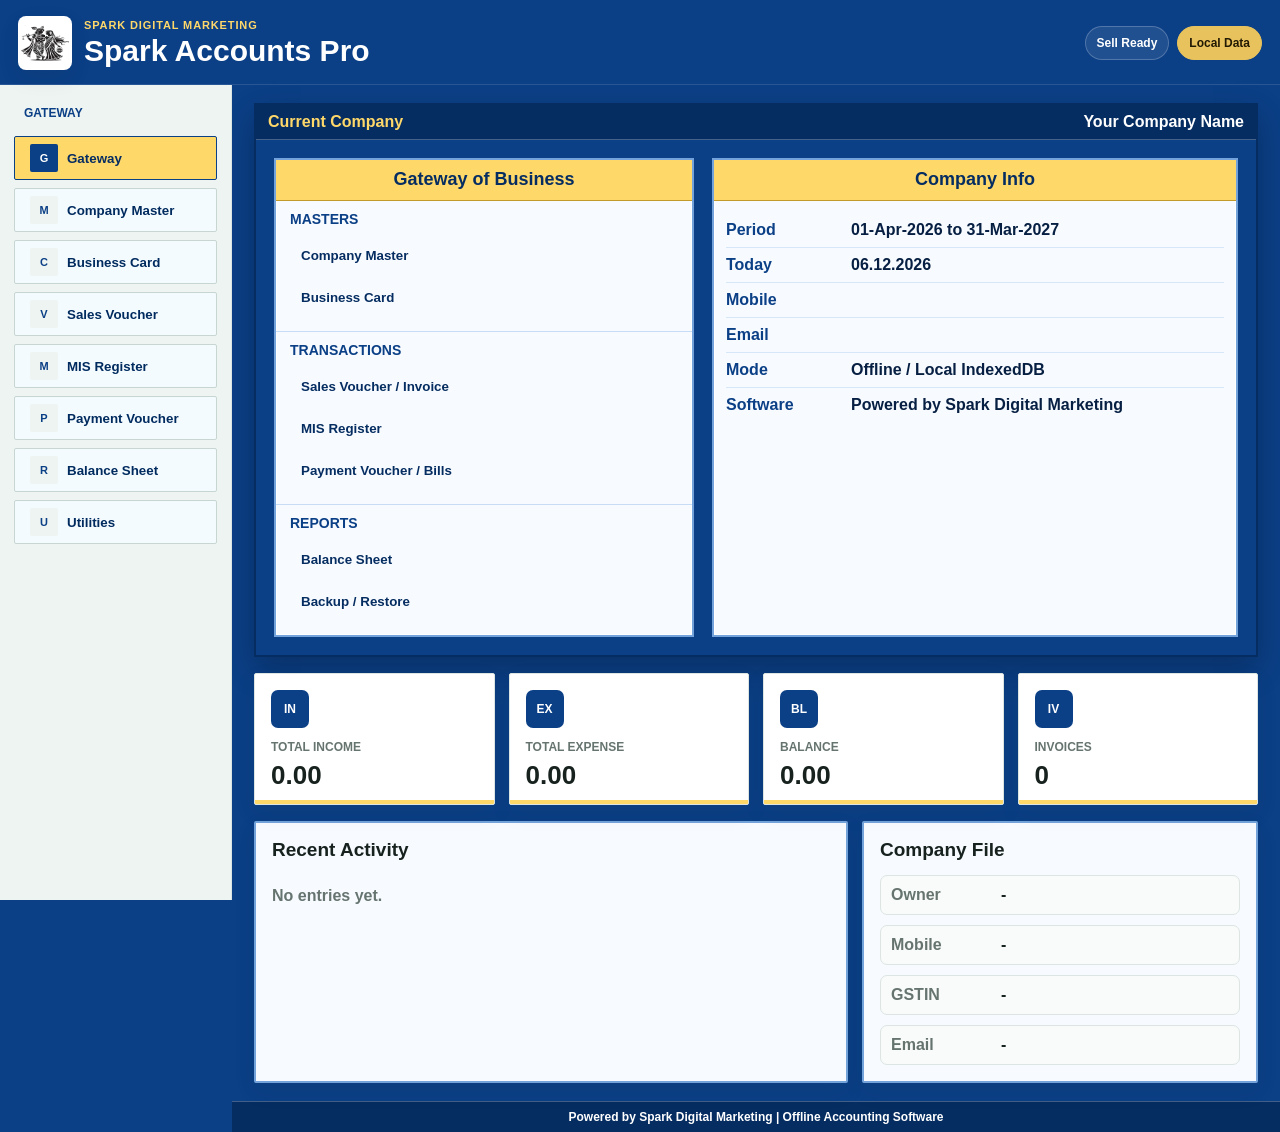
==== index.html @ 2b922875 "Rebrand as Spark Accounts Pro" ====
<!doctype html>
<html lang="en">
  <head>
    <meta charset="utf-8">
    <meta name="viewport" content="width=device-width, initial-scale=1, viewport-fit=cover">
    <meta name="theme-color" content="#0b3f86">
    <title>Spark Accounts Pro</title>
    <link rel="manifest" href="manifest.json">
    <link rel="stylesheet" href="styles.css?v=9">
  </head>
  <body>
    <header class="topbar">
      <div class="brand-lockup">
        <div class="brand-mark">
          <img src="assets/image2.png" alt="Spark Accounts logo">
        </div>
        <div>
          <p class="eyebrow">Spark Digital Marketing</p>
          <h1>Spark Accounts Pro</h1>
        </div>
      </div>
      <div class="top-actions">
        <span class="status-chip">Sell Ready</span>
        <span class="status-chip accent">Local Data</span>
        <button id="installBtn" class="ghost" type="button" hidden>Install</button>
      </div>
    </header>

    <nav class="tabs" aria-label="Main modules">
      <button class="tab active" data-tab="dashboard" type="button"><span>G</span>Gateway</button>
      <button class="tab" data-tab="branding" type="button"><span>M</span>Company Master</button>
      <button class="tab" data-tab="card" type="button"><span>C</span>Business Card</button>
      <button class="tab" data-tab="invoice" type="button"><span>V</span>Sales Voucher</button>
      <button class="tab" data-tab="mis" type="button"><span>M</span>MIS Register</button>
      <button class="tab" data-tab="bills" type="button"><span>P</span>Payment Voucher</button>
      <button class="tab" data-tab="balance" type="button"><span>R</span>Balance Sheet</button>
      <button class="tab" data-tab="backup" type="button"><span>U</span>Utilities</button>
    </nav>

    <main>
      <section id="dashboard" class="panel active">
        <section class="gateway-screen">
          <div class="gateway-title">
            <span>Current Company</span>
            <strong data-bind="companyName">Your Company Name</strong>
          </div>
          <div class="gateway-grid">
            <div class="gateway-menu">
              <h2>Gateway of Business</h2>
              <div class="gateway-group">
                <h3>Masters</h3>
                <button type="button" data-jump="branding">Company Master</button>
                <button type="button" data-jump="card">Business Card</button>
              </div>
              <div class="gateway-group">
                <h3>Transactions</h3>
                <button type="button" data-jump="invoice">Sales Voucher / Invoice</button>
                <button type="button" data-jump="mis">MIS Register</button>
                <button type="button" data-jump="bills">Payment Voucher / Bills</button>
              </div>
              <div class="gateway-group">
                <h3>Reports</h3>
                <button type="button" data-jump="balance">Balance Sheet</button>
                <button type="button" data-jump="backup">Backup / Restore</button>
              </div>
            </div>
            <div class="gateway-status">
              <h2>Company Info</h2>
              <dl>
                <div><dt>Period</dt><dd>01-Apr-2026 to 31-Mar-2027</dd></div>
                <div><dt>Today</dt><dd id="todayStatus">-</dd></div>
                <div><dt>Mobile</dt><dd data-bind="mobile">9939269234, 6207178839</dd></div>
                <div><dt>Email</dt><dd data-bind="email">srkrroadlines9792@gmail.com</dd></div>
                <div><dt>Mode</dt><dd>Offline / Local IndexedDB</dd></div>
                <div><dt>Software</dt><dd>Powered by Spark Digital Marketing</dd></div>
              </dl>
            </div>
          </div>
        </section>
        <div class="summary-grid">
          <article><i>IN</i><span>Total Income</span><strong id="dashIncome">0.00</strong></article>
          <article><i>EX</i><span>Total Expense</span><strong id="dashExpense">0.00</strong></article>
          <article><i>BL</i><span>Balance</span><strong id="dashBalance">0.00</strong></article>
          <article><i>IV</i><span>Invoices</span><strong id="dashInvoices">0</strong></article>
        </div>
        <div class="work-grid">
          <section class="surface">
            <h2>Recent Activity</h2>
            <div id="recentList" class="list empty">No entries yet.</div>
          </section>
          <section class="surface">
            <h2>Company File</h2>
            <dl class="company-facts">
              <div><dt>Owner</dt><dd id="factOwner">-</dd></div>
              <div><dt>Mobile</dt><dd id="factMobile">-</dd></div>
              <div><dt>GSTIN</dt><dd id="factGstin">-</dd></div>
              <div><dt>Email</dt><dd id="factEmail">-</dd></div>
            </dl>
          </section>
        </div>
      </section>

      <section id="branding" class="panel">
        <form id="profileForm" class="form-grid surface">
          <h2>Company Branding</h2>
          <label>Company Name<input name="companyName" required></label>
          <label>Tagline<input name="tagline"></label>
          <label>Owner / Contact Person<input name="owner"></label>
          <label>Mobile Numbers<input name="mobile"></label>
          <label>Email<input name="email" type="email"></label>
          <label>GSTIN<input name="gstin"></label>
          <label>Default Invoice Rows<input name="defaultInvoiceRows" type="number" min="1" max="20"></label>
          <label>Address<textarea name="address" rows="3"></textarea></label>
          <label>Bank Details<textarea name="bank" rows="3"></textarea></label>
          <label>Description Master<textarea name="descriptionMaster" rows="4" placeholder="Vehicle hire charges&#10;Transportation charges"></textarea></label>
          <div class="actions">
            <button type="submit">Save Branding</button>
            <button class="ghost" type="button" data-preview="letterhead">Preview Letterhead</button>
            <button class="ghost" type="button" data-pdf="letterhead">Download PDF</button>
          </div>
        </form>
      </section>

      <section id="card" class="panel">
        <div class="work-grid">
          <section class="surface card-preview printable" id="businessCardPrint">
            <div class="card-face">
              <img src="assets/image2.png" alt="">
              <div>
                <h2 data-bind="companyName">Your Company Name</h2>
                <p data-bind="tagline">Transport Contractor</p>
              </div>
              <strong data-bind="owner">Owner</strong>
              <span data-bind="mobile">Mobile</span>
              <span data-bind="email">Email</span>
              <small data-bind="address">Address</small>
            </div>
          </section>
          <section class="surface">
            <h2>Business Card</h2>
            <p class="muted">Branding page me jo company details save honge, yahan card me wahi auto dikhte rahenge.</p>
            <div class="actions">
              <button type="button" data-preview="business-card">Preview Card</button>
              <button class="ghost" type="button" data-pdf="business-card">Download PDF</button>
            </div>
          </section>
        </div>
      </section>

      <section id="invoice" class="panel">
        <form id="invoiceForm" class="form-grid surface">
          <h2>Sales Voucher / Invoice Entry</h2>
          <label>Invoice No.<input name="invoiceNo" type="number" readonly></label>
          <label>Invoice Date<input name="invoiceDate" type="date" required></label>
          <datalist id="descList">
            <option value="Vehicle hire charges"></option>
            <option value="Transportation charges"></option>
            <option value="Loading and unloading charges"></option>
          </datalist>
          <div class="ledger-panel">
            <div class="section-head compact">
              <h3>Voucher Particulars</h3>
              <div class="actions">
                <button class="ghost" type="button" id="addInvoiceRowBtn">Add Row</button>
                <button class="ghost" type="button" id="clearInvoiceRowsBtn">Clear Rows</button>
              </div>
            </div>
            <div class="table-wrap ledger-wrap">
              <table class="ledger-table">
                <thead>
                  <tr>
                    <th>SL</th>
                    <th>Description</th>
                    <th>Month From</th>
                    <th>Month To</th>
                    <th>Amount</th>
                    <th></th>
                  </tr>
                </thead>
                <tbody id="invoiceRows"></tbody>
              </table>
            </div>
          </div>
          <div class="amount-words" id="invoiceWords">Rupees Zero Only.</div>
          <div class="actions">
            <button type="submit">Save Invoice</button>
            <button class="ghost" type="button" id="newInvoiceBtn">New</button>
            <button class="ghost" type="button" data-preview="invoice">Preview PDF</button>
            <button class="ghost" type="button" data-pdf="invoice">Download PDF</button>
          </div>
        </form>
        <section class="surface">
          <div class="section-head">
            <h2>Invoice History</h2>
            <label class="search">Search<input id="invoiceSearch" inputmode="numeric" placeholder="Invoice no."></label>
          </div>
          <div id="invoiceList" class="table-wrap"></div>
        </section>
      </section>

      <section id="mis" class="panel">
        <form id="misForm" class="form-grid surface">
          <h2>MIS Entry</h2>
          <label>Date<input name="date" type="date" required></label>
          <label>Vehicle No.<input name="vehicle" required></label>
          <label>Party<input name="party" required></label>
          <label>Route<input name="route"></label>
          <label>LR / Ref No.<input name="reference"></label>
          <label>Amount<input name="amount" type="number" min="0" step="0.01" required></label>
          <div class="actions"><button type="submit">Save MIS</button><button class="ghost" type="button" data-preview="mis">Preview PDF</button><button class="ghost" type="button" data-pdf="mis">Download PDF</button></div>
        </form>
        <section class="surface"><h2>MIS Register</h2><div id="misList" class="table-wrap"></div></section>
      </section>

      <section id="bills" class="panel">
        <form id="billForm" class="form-grid surface">
          <h2>Bill / Expense Entry</h2>
          <label>Date<input name="date" type="date" required></label>
          <label>Bill Type<select name="type"><option>Diesel</option><option>Maintenance</option><option>Driver Salary</option><option>Office Expense</option><option>Other</option></select></label>
          <label>Vendor / Person<input name="vendor" required></label>
          <label>Bill No.<input name="billNo"></label>
          <label>Amount<input name="amount" type="number" min="0" step="0.01" required></label>
          <label>Notes<textarea name="notes" rows="2"></textarea></label>
          <div class="actions"><button type="submit">Save Bill</button><button class="ghost" type="button" data-preview="bills">Preview PDF</button><button class="ghost" type="button" data-pdf="bills">Download PDF</button></div>
        </form>
        <section class="surface"><h2>Bill Register</h2><div id="billList" class="table-wrap"></div></section>
      </section>

      <section id="balance" class="panel">
        <div class="surface">
          <div class="section-head">
            <h2>Balance Sheet</h2>
            <div class="actions"><button type="button" data-preview="balance">Preview PDF</button><button class="ghost" type="button" data-pdf="balance">Download PDF</button></div>
          </div>
          <div id="balanceSheet" class="balance-sheet"></div>
        </div>
      </section>

      <section id="backup" class="panel">
        <div class="work-grid">
          <section class="surface">
            <h2>Backup JSON</h2>
            <p class="muted">Sara local data ek JSON file me export hoga. History auto delete nahi hogi.</p>
            <button id="exportBtn" type="button">Export Backup</button>
          </section>
          <section class="surface">
            <h2>Import JSON</h2>
            <input id="importFile" type="file" accept="application/json">
            <button id="importBtn" type="button">Import Backup</button>
          </section>
        </div>
      </section>
    </main>

    <section id="printArea" class="print-area" aria-hidden="true"></section>
    <footer class="app-footer">Powered by Spark Digital Marketing | Offline Accounting Software</footer>
    <dialog id="previewDialog" class="preview-dialog">
      <div class="preview-shell">
        <header class="preview-bar">
          <strong id="previewTitle">Preview</strong>
          <div class="actions">
            <button type="button" id="previewPrintBtn">Print / Save PDF</button>
            <button class="ghost" type="button" id="previewDownloadBtn">Download PDF</button>
            <button class="ghost" type="button" id="previewCloseBtn">Close</button>
          </div>
        </header>
        <iframe id="previewFrame" title="PDF preview"></iframe>
      </div>
    </dialog>
    <div id="toast" class="toast" role="status"></div>
    <script src="app.js?v=9" defer></script>
  </body>
</html>
---- styles.css ----
:root {
  --ink: #17221f;
  --muted: #66746f;
  --line: #dce5e1;
  --paper: #ffffff;
  --soft: #edf4f1;
  --brand: #0b3f86;
  --brand-2: #145da8;
  --accent: #ffd86a;
  --accent-2: #7a3f23;
  --danger: #b3261e;
  --shadow: 0 18px 42px rgba(21, 42, 36, .12);
  --small-shadow: 0 8px 22px rgba(21, 42, 36, .08);
}

* { box-sizing: border-box; }

html { background: #eaf1ee; }

body {
  margin: 0;
  font-family: Arial, Helvetica, sans-serif;
  color: var(--ink);
  background: #0b3f86;
  background-size: 28px 28px;
  overflow-x: hidden;
}

body::before {
  content: "";
  position: fixed;
  inset: 0 0 auto;
  height: 230px;
  background: #0b3f86;
  clip-path: polygon(0 0, 100% 0, 100% 74%, 0 100%);
  z-index: -1;
}

.topbar {
  position: sticky;
  top: 0;
  z-index: 8;
  display: flex;
  justify-content: space-between;
  gap: 16px;
  align-items: center;
  padding: max(16px, env(safe-area-inset-top)) 18px 14px;
  color: white;
  background: #0b3f86;
  border-bottom: 1px solid rgba(255,255,255,.12);
  backdrop-filter: blur(14px);
}

.brand-lockup {
  display: flex;
  align-items: center;
  gap: 12px;
  min-width: 0;
}

.brand-mark {
  width: 54px;
  height: 54px;
  flex: 0 0 54px;
  display: grid;
  place-items: center;
  border: 1px solid rgba(255,255,255,.28);
  background: white;
  border-radius: 8px;
  box-shadow: var(--small-shadow);
}

.brand-mark img { max-width: 48px; max-height: 48px; }
.eyebrow { margin: 0 0 4px; color: var(--accent); font-size: 11px; text-transform: uppercase; font-weight: 800; letter-spacing: .08em; }
h1 { margin: 0; font-size: clamp(18px, 4vw, 30px); letter-spacing: 0; line-height: 1.06; }
h2 { margin: 0 0 14px; font-size: 19px; line-height: 1.2; letter-spacing: 0; }
.muted { color: var(--muted); line-height: 1.45; }

.top-actions {
  display: flex;
  align-items: center;
  justify-content: flex-end;
  gap: 8px;
  flex-wrap: wrap;
}

.status-chip {
  min-height: 34px;
  display: inline-flex;
  align-items: center;
  border: 1px solid rgba(255,255,255,.22);
  border-radius: 999px;
  padding: 0 11px;
  font-size: 12px;
  font-weight: 800;
  color: #fff;
  background: rgba(255,255,255,.09);
}

.status-chip.accent {
  color: #231a04;
  background: #e8c35d;
  border-color: #e8c35d;
}

.tabs {
  position: sticky;
  top: 85px;
  z-index: 7;
  display: flex;
  gap: 10px;
  overflow-x: auto;
  max-width: 100vw;
  padding: 12px 18px;
  background: #e6f0ff;
  border-bottom: 1px solid var(--line);
  backdrop-filter: blur(14px);
}

.tabs::before {
  content: "Gateway";
  flex: 0 0 auto;
  align-self: center;
  color: var(--brand);
  font-size: 12px;
  font-weight: 900;
  text-transform: uppercase;
}

.tab, button {
  border: 0;
  background: var(--brand);
  color: white;
  min-height: 44px;
  padding: 0 15px;
  border-radius: 2px;
  font-weight: 800;
  letter-spacing: 0;
  cursor: pointer;
  box-shadow: 0 8px 18px rgba(18,63,54,.16);
}

.tab {
  flex: 0 0 auto;
  display: inline-flex;
  align-items: center;
  gap: 9px;
  background: #f4fbff;
  color: #002b5f;
  border: 1px solid #8fb7e6;
  box-shadow: none;
}

.tab span {
  width: 28px;
  height: 28px;
  display: inline-grid;
  place-items: center;
  border-radius: 2px;
  color: var(--brand);
  background: var(--soft);
  font-size: 11px;
}

.tab.active {
  background: #ffd86a;
  color: #062d61;
  border-color: var(--brand);
}

.tab.active span {
  color: white;
  background: #0b3f86;
}

.ghost {
  background: white;
  color: var(--brand);
  border: 1px solid rgba(18,63,54,.25);
  box-shadow: none;
}

main {
  width: 100%;
  max-width: 1180px;
  margin: 0 auto;
  padding: 14px;
}

.panel { display: none; }
.panel.active { display: grid; gap: 16px; justify-items: stretch; }
.panel.active > * { width: 100%; max-width: 100%; min-width: 0; }

.command-panel {
  position: relative;
  overflow: hidden;
  display: grid;
  grid-template-columns: 1fr minmax(250px, 360px);
  gap: 18px;
  align-items: center;
  min-height: 174px;
  width: 100%;
  max-width: 100%;
  padding: 22px;
  color: white;
  background: #123f36;
  border: 1px solid rgba(255,255,255,.18);
  border-radius: 8px;
  box-shadow: var(--shadow);
}

.gateway-screen {
  overflow: hidden;
  border: 2px solid #062d61;
  background: #0b3f86;
  color: #061f42;
  box-shadow: 0 12px 30px rgba(0, 0, 0, .24);
}

.gateway-title {
  display: flex;
  justify-content: space-between;
  gap: 12px;
  padding: 8px 12px;
  color: white;
  background: #062d61;
  border-bottom: 1px solid rgba(255,255,255,.25);
  font-weight: 800;
}

.gateway-title span {
  color: #ffd86a;
}

.gateway-grid {
  display: grid;
  grid-template-columns: minmax(270px, 420px) 1fr;
  gap: 18px;
  padding: 18px;
  min-height: 420px;
}

.gateway-menu,
.gateway-status {
  background: #f7fbff;
  border: 2px solid #74a3dc;
  box-shadow: inset 0 0 0 1px white;
}

.gateway-menu h2,
.gateway-status h2 {
  margin: 0;
  padding: 9px 12px;
  color: #062d61;
  background: #ffd86a;
  border-bottom: 1px solid #c19a29;
  text-align: center;
  font-size: 18px;
}

.gateway-group {
  padding: 10px 14px 12px;
  border-bottom: 1px solid #c7ddf5;
}

.gateway-group:last-child {
  border-bottom: 0;
}

.gateway-group h3 {
  margin: 0 0 8px;
  color: #0b3f86;
  font-size: 14px;
  text-transform: uppercase;
}

.gateway-group button {
  width: 100%;
  justify-content: flex-start;
  min-height: 34px;
  margin: 4px 0;
  padding: 0 10px;
  color: #062d61;
  background: transparent;
  border: 1px solid transparent;
  box-shadow: none;
  text-align: left;
}

.gateway-group button:hover {
  background: #0b3f86;
  color: white;
  border-color: #062d61;
}

.gateway-status dl {
  margin: 0;
  padding: 12px;
}

.gateway-status div {
  display: grid;
  grid-template-columns: 115px 1fr;
  gap: 10px;
  padding: 8px 0;
  border-bottom: 1px solid #d6e7fa;
}

.gateway-status div:last-child {
  border-bottom: 0;
}

.gateway-status dt {
  color: #0b3f86;
  font-weight: 900;
}

.gateway-status dd {
  color: #061f42;
}

.command-panel::before {
  content: "";
  position: absolute;
  inset: 14px;
  border: 1px solid rgba(255,255,255,.14);
  border-radius: 6px;
  pointer-events: none;
}

.command-panel::after {
  content: "";
  position: absolute;
  right: -40px;
  top: -30px;
  width: 210px;
  height: 210px;
  background:
    repeating-linear-gradient(90deg, rgba(255,255,255,.12) 0 2px, transparent 2px 14px);
  transform: rotate(28deg);
  opacity: .7;
}

.command-panel h2 {
  position: relative;
  max-width: 650px;
  margin: 0;
  font-size: clamp(26px, 6vw, 46px);
  line-height: 1.02;
  z-index: 1;
}

.command-card {
  position: relative;
  z-index: 1;
  display: grid;
  grid-template-columns: 64px 1fr;
  gap: 12px;
  align-items: center;
  padding: 14px;
  min-width: 0;
  border: 1px solid rgba(255,255,255,.22);
  border-radius: 8px;
  background: rgba(255,255,255,.1);
}

.command-card img {
  width: 64px;
  height: 64px;
  object-fit: contain;
  background: white;
  border-radius: 7px;
  padding: 4px;
}

.command-card strong,
.command-card span { display: block; }
.command-card span { margin-top: 4px; color: rgba(255,255,255,.78); font-weight: 700; }
.command-card span,
.command-panel h2 { overflow-wrap: anywhere; }

.surface {
  background: #f7fbff;
  border: 2px solid #74a3dc;
  border-radius: 2px;
  padding: 16px;
  box-shadow: var(--small-shadow);
}

.surface,
.command-panel,
.summary-grid,
.work-grid,
.form-grid,
.panel {
  min-width: 0;
}

.summary-grid > *,
.work-grid > *,
.form-grid > *,
.company-facts > * {
  max-width: 100%;
  min-width: 0;
}

.summary-grid, .work-grid {
  display: grid;
  gap: 14px;
  grid-template-columns: repeat(4, minmax(0, 1fr));
}

.work-grid { grid-template-columns: 1.2fr .8fr; }

.summary-grid article {
  position: relative;
  overflow: hidden;
  min-height: 124px;
  background: white;
  border: 1px solid var(--line);
  border-radius: 2px;
  padding: 16px;
  box-shadow: var(--small-shadow);
}

.summary-grid article::after {
  content: "";
  position: absolute;
  inset: auto 0 0;
  height: 4px;
  background: var(--accent);
}

.summary-grid i {
  width: 38px;
  height: 38px;
  display: grid;
  place-items: center;
  margin-bottom: 12px;
  border-radius: 7px;
  color: white;
  background: var(--brand);
  font-style: normal;
  font-size: 12px;
  font-weight: 900;
}

.summary-grid span { display: block; color: var(--muted); font-size: 12px; font-weight: 800; text-transform: uppercase; }
.summary-grid strong { display: block; margin-top: 8px; font-size: 26px; line-height: 1; }

.form-grid {
  display: grid;
  gap: 13px;
  grid-template-columns: repeat(3, minmax(0, 1fr));
}

.form-grid h2, .form-grid .actions, .form-grid textarea, .amount-words { grid-column: 1 / -1; }
.form-grid .ledger-panel { grid-column: 1 / -1; }
label { display: grid; gap: 7px; font-weight: 800; font-size: 13px; color: #263530; }

input, select, textarea {
  width: 100%;
  border: 1px solid #bfcec9;
  border-radius: 2px;
  min-height: 45px;
  padding: 10px 11px;
  font: inherit;
  color: var(--ink);
  background: #fbfdfc;
  outline: none;
  transition: border-color .16s ease, box-shadow .16s ease, background .16s ease;
}

input:focus, select:focus, textarea:focus {
  border-color: var(--brand-2);
  background: white;
  box-shadow: 0 0 0 3px rgba(31,91,79,.14);
}

textarea { resize: vertical; }
.actions { display: flex; flex-wrap: wrap; gap: 10px; }

.amount-words {
  padding: 12px;
  border: 1px solid rgba(199,154,44,.4);
  border-left: 4px solid var(--accent);
  background: #fff9e8;
  border-radius: 7px;
  font-weight: 800;
}

.ledger-panel {
  display: grid;
  gap: 10px;
  border: 1px solid #b7c8c3;
  border-radius: 2px;
  padding: 12px;
  background: #e6f0ff;
}

.section-head.compact {
  margin-bottom: 0;
}

.section-head h3 {
  margin: 0;
  font-size: 16px;
}

.ledger-wrap {
  border-color: #9fb6af;
}

.ledger-table {
  min-width: 860px;
}

.ledger-table th {
  background: #0b3f86;
  color: white;
}

.ledger-table th:first-child,
.ledger-table td:first-child {
  width: 56px;
  text-align: center;
  font-weight: 900;
}

.ledger-table th:last-child,
.ledger-table td:last-child {
  width: 92px;
}

.ledger-table input {
  min-height: 38px;
  border-radius: 4px;
  background: white;
}

.ledger-table .row-amount {
  text-align: right;
}

.section-head {
  display: flex;
  justify-content: space-between;
  gap: 12px;
  align-items: center;
  margin-bottom: 12px;
}

.search { width: min(250px, 100%); }
.table-wrap { overflow-x: auto; border-radius: 8px; border: 1px solid var(--line); }
table { width: 100%; border-collapse: collapse; background: white; min-width: 680px; }
th, td { border-bottom: 1px solid var(--line); padding: 11px 10px; text-align: left; vertical-align: top; }
th {
  background: #eef5f2;
  color: #273c36;
  font-size: 12px;
  text-transform: uppercase;
  letter-spacing: .04em;
}
td { color: #25322f; }
tr:last-child td { border-bottom: 0; }
.row-actions { display: flex; gap: 8px; }
.row-actions button { min-height: 34px; padding: 0 10px; }
.danger { background: var(--danger); }
.empty { color: var(--muted); padding: 12px 0; font-weight: 700; }

.company-facts { display: grid; gap: 10px; margin: 0; }
.company-facts div {
  display: grid;
  grid-template-columns: 100px 1fr;
  gap: 10px;
  padding: 10px;
  background: #f8fbfa;
  border: 1px solid var(--line);
  border-radius: 7px;
}
dt { color: var(--muted); font-weight: 800; }
dd { margin: 0; font-weight: 800; overflow-wrap: anywhere; }

.card-preview {
  display: grid;
  place-items: center;
  min-height: 300px;
  background:
    linear-gradient(90deg, rgba(18,63,54,.06) 1px, transparent 1px),
    linear-gradient(180deg, rgba(18,63,54,.06) 1px, transparent 1px),
    white;
  background-size: 20px 20px;
}

.card-face {
  position: relative;
  overflow: hidden;
  width: min(460px, 100%);
  aspect-ratio: 1.75;
  border: 1px solid #10201c;
  border-radius: 8px;
  padding: 18px;
  display: grid;
  grid-template-columns: 82px 1fr;
  gap: 10px;
  align-content: center;
  background: white;
  box-shadow: 0 22px 34px rgba(15,35,30,.18);
}

.card-face::before {
  content: "";
  position: absolute;
  left: 0;
  top: 0;
  bottom: 0;
  width: 9px;
  background: var(--brand);
}

.card-face::after {
  content: "";
  position: absolute;
  right: 0;
  bottom: 0;
  width: 120px;
  height: 42px;
  background: var(--accent);
  clip-path: polygon(30% 0, 100% 0, 100% 100%, 0 100%);
}

.card-face img { width: 72px; align-self: start; }
.card-face h2 { margin: 0; font-size: 18px; }
.card-face p { margin: 4px 0 0; color: var(--accent-2); font-weight: 800; }
.card-face strong, .card-face span, .card-face small { grid-column: 2; position: relative; z-index: 1; }

.balance-sheet {
  display: grid;
  grid-template-columns: 1fr 1fr;
  gap: 14px;
}

.balance-box {
  border: 1px solid var(--line);
  padding: 14px;
  border-radius: 8px;
  background: #fbfdfc;
}

.balance-row {
  display: flex;
  justify-content: space-between;
  gap: 10px;
  padding: 10px 0;
  border-bottom: 1px solid var(--line);
}

.balance-row:last-child {
  border-bottom: 0;
  font-weight: 800;
  color: var(--brand);
}

.toast {
  position: fixed;
  left: 50%;
  bottom: 18px;
  transform: translateX(-50%) translateY(80px);
  background: var(--ink);
  color: white;
  padding: 11px 14px;
  border-radius: 8px;
  opacity: 0;
  transition: .2s ease;
  z-index: 10;
  box-shadow: var(--shadow);
}

.toast.show { opacity: 1; transform: translateX(-50%) translateY(0); }
.print-area { display: none; }

.app-footer {
  margin-left: 232px;
  padding: 8px 14px;
  color: white;
  background: #062d61;
  border-top: 1px solid rgba(255,255,255,.24);
  font-size: 12px;
  font-weight: 800;
  text-align: center;
}

.preview-dialog {
  width: min(1040px, calc(100vw - 20px));
  height: min(92vh, 860px);
  padding: 0;
  border: 0;
  border-radius: 8px;
  box-shadow: 0 24px 70px rgba(0,0,0,.34);
}

.preview-dialog::backdrop {
  background: rgba(13, 28, 24, .72);
}

.preview-shell {
  height: 100%;
  display: grid;
  grid-template-rows: auto 1fr;
  background: #f1f5f3;
}

.preview-bar {
  display: flex;
  align-items: center;
  justify-content: space-between;
  gap: 12px;
  padding: 12px;
  background: white;
  border-bottom: 1px solid var(--line);
}

.preview-bar strong {
  font-size: 16px;
}

#previewFrame {
  width: 100%;
  height: 100%;
  border: 0;
  background: #eef2f0;
}

@media (max-width: 920px) {
  .summary-grid { grid-template-columns: repeat(2, minmax(0, 1fr)); }
  .work-grid, .command-panel { grid-template-columns: minmax(0, 1fr); }
  .gateway-grid { grid-template-columns: minmax(0, 1fr); }
  .tabs { top: 83px; }
}

@media (min-width: 1020px) {
  body::before {
    height: 150px;
  }

  .topbar {
    left: 0;
    right: 0;
  }

  .tabs {
    position: fixed;
    top: 84px;
    left: 0;
    bottom: 0;
    width: 232px;
    max-width: 232px;
    display: grid;
    align-content: start;
    gap: 8px;
    padding: 14px;
    overflow-y: auto;
    overflow-x: hidden;
    border-right: 1px solid var(--line);
    border-bottom: 0;
    background: #eef4f1;
  }

  .tabs::before {
    padding: 8px 10px;
  }

  .tab {
    width: 100%;
    justify-content: flex-start;
    border-color: #c7d6d1;
  }

  main {
    max-width: none;
    margin-left: 232px;
    width: calc(100% - 232px);
    padding: 18px 22px;
  }

  .panel.active {
    max-width: 1240px;
  }
}

@media (max-width: 760px) {
  body::before { height: 190px; }
  .topbar {
    align-items: flex-start;
    flex-direction: column;
    padding: max(14px, env(safe-area-inset-top)) 12px 10px;
  }
  .brand-mark { width: 44px; height: 44px; flex-basis: 44px; }
  .brand-mark img { max-width: 39px; max-height: 39px; }
  .top-actions { justify-content: flex-start; }
  .tabs {
    top: 126px;
    display: grid;
    grid-template-columns: repeat(2, minmax(0, 1fr));
    gap: 8px;
    padding: 9px 10px;
    overflow: visible;
  }
  .tabs::before { display: none; }
  .tab {
    width: 100%;
    justify-content: center;
    min-height: 40px;
    padding: 0 11px;
    font-size: 13px;
  }
  .tab span { width: 24px; height: 24px; }
  .summary-grid, .form-grid, .balance-sheet { grid-template-columns: minmax(0, 1fr); }
  main { padding: 10px; }
  .command-panel { padding: 16px; min-height: 0; }
  .command-panel h2 { font-size: 25px; }
  .section-head { align-items: stretch; flex-direction: column; }
  .preview-dialog {
    width: 100vw;
    height: 100vh;
    max-width: 100vw;
    max-height: 100vh;
    border-radius: 0;
  }
  .preview-bar {
    align-items: stretch;
    flex-direction: column;
  }
  .app-footer {
    margin-left: 0;
  }
  table { min-width: 640px; }
  .gateway-status div { grid-template-columns: 1fr; }
}

@media print {
  body { background: white; }
  body::before, .topbar, .tabs, main, .toast { display: none !important; }
  .print-area {
    display: block;
    color: #000;
    font-family: Arial, Helvetica, sans-serif;
  }
  .print-sheet {
    width: 190mm;
    margin: 0 auto;
    padding: 8mm;
  }
  .print-head {
    display: grid;
    grid-template-columns: 70px 1fr;
    gap: 12px;
    align-items: center;
    border-bottom: 2px solid #000;
    padding-bottom: 10px;
    margin-bottom: 16px;
  }
  .print-head img { width: 64px; }
  .print-head h2 { margin: 0; font-size: 24px; }
  .print-head p { margin: 2px 0; }
  .print-table th, .print-table td { border: 1px solid #000; color: #000; }
}
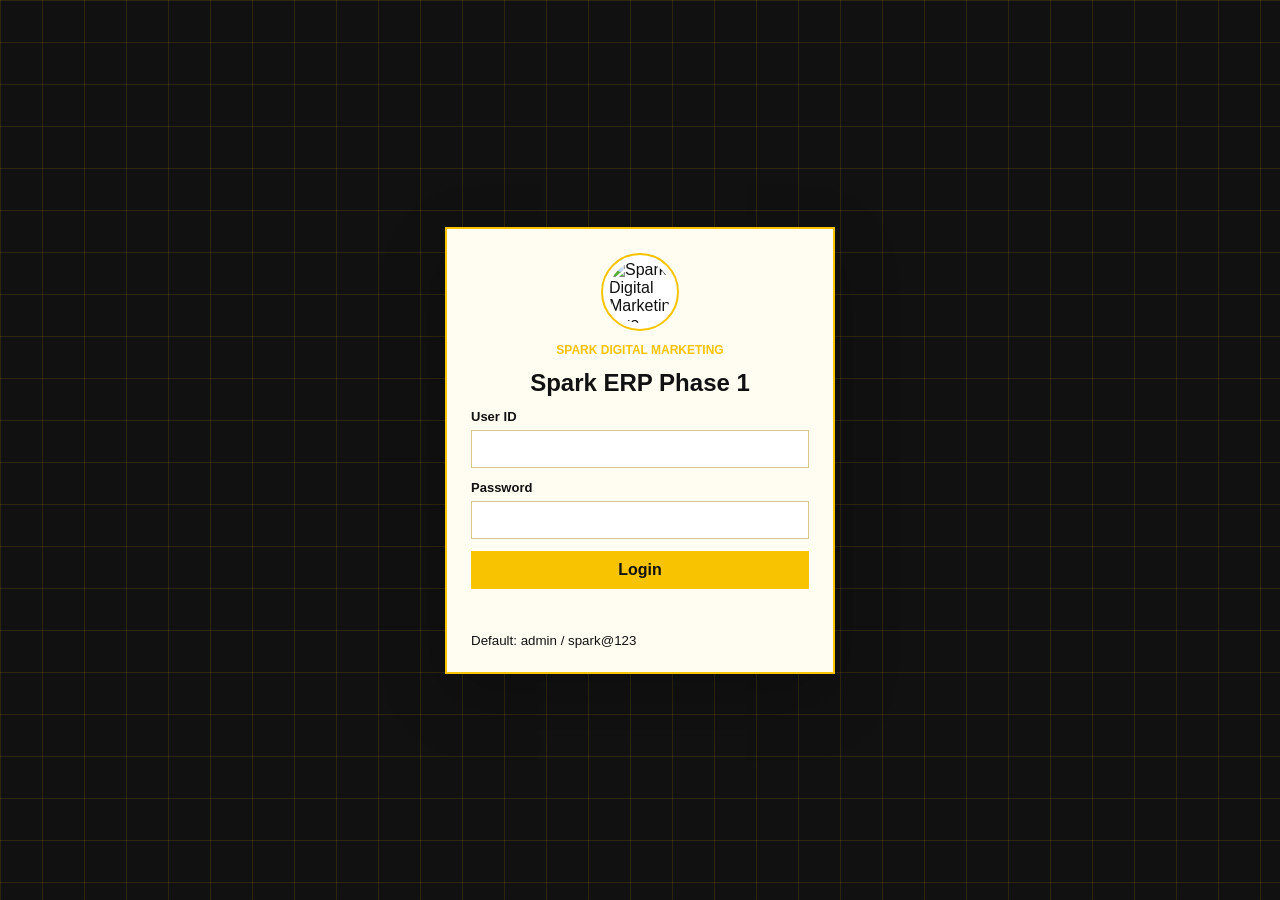
==== commit 32ccade2: "Rebuild as Phase 1 mini ERP" ====
--- a/index.html
+++ b/index.html
@@ -3,271 +3,242 @@
   <head>
     <meta charset="utf-8">
     <meta name="viewport" content="width=device-width, initial-scale=1, viewport-fit=cover">
-    <meta name="theme-color" content="#0b3f86">
-    <title>Spark Accounts Pro</title>
+    <meta name="theme-color" content="#111111">
+    <title>Spark ERP Phase 1</title>
     <link rel="manifest" href="manifest.json">
-    <link rel="stylesheet" href="styles.css?v=9">
+    <link rel="stylesheet" href="styles.css?v=11">
   </head>
-  <body>
-    <header class="topbar">
-      <div class="brand-lockup">
-        <div class="brand-mark">
-          <img src="assets/image2.png" alt="Spark Accounts logo">
-        </div>
+  <body class="is-locked">
+    <section id="loginScreen" class="login-screen">
+      <form id="loginForm" class="login-card">
+        <img src="assets/spark-logo.avif" alt="Spark Digital Marketing logo">
+        <p class="eyebrow">Spark Digital Marketing</p>
+        <h1>Spark ERP Phase 1</h1>
+        <label>User ID<input name="userId" autocomplete="username" required></label>
+        <label>Password<input name="password" type="password" autocomplete="current-password" required></label>
+        <button type="submit">Login</button>
+        <p id="loginMessage" class="message" role="status"></p>
+        <small>Default: admin / spark@123</small>
+      </form>
+    </section>
+
+    <header class="app-header">
+      <div class="brand">
+        <img src="assets/spark-logo.avif" alt="">
         <div>
-          <p class="eyebrow">Spark Digital Marketing</p>
-          <h1>Spark Accounts Pro</h1>
+          <p>Mini Tally / Basic ERP</p>
+          <h1>Spark ERP Phase 1</h1>
         </div>
       </div>
-      <div class="top-actions">
-        <span class="status-chip">Sell Ready</span>
-        <span class="status-chip accent">Local Data</span>
-        <button id="installBtn" class="ghost" type="button" hidden>Install</button>
+      <div class="header-meta">
+        <span id="activeCompanyName">No Company</span>
+        <span id="activeRole">Role</span>
+        <button id="logoutBtn" class="ghost" type="button">Logout</button>
       </div>
     </header>
 
-    <nav class="tabs" aria-label="Main modules">
-      <button class="tab active" data-tab="dashboard" type="button"><span>G</span>Gateway</button>
-      <button class="tab" data-tab="branding" type="button"><span>M</span>Company Master</button>
-      <button class="tab" data-tab="card" type="button"><span>C</span>Business Card</button>
-      <button class="tab" data-tab="invoice" type="button"><span>V</span>Sales Voucher</button>
-      <button class="tab" data-tab="mis" type="button"><span>M</span>MIS Register</button>
-      <button class="tab" data-tab="bills" type="button"><span>P</span>Payment Voucher</button>
-      <button class="tab" data-tab="balance" type="button"><span>R</span>Balance Sheet</button>
-      <button class="tab" data-tab="backup" type="button"><span>U</span>Utilities</button>
+    <nav class="side-nav" aria-label="ERP modules">
+      <button class="nav-btn active" data-tab="dashboard" type="button">Gateway</button>
+      <button class="nav-btn" data-tab="companies" type="button">Company Create</button>
+      <button class="nav-btn" data-tab="users" type="button">Users & Roles</button>
+      <button class="nav-btn" data-tab="ledgers" type="button">Ledger</button>
+      <button class="nav-btn" data-tab="vouchers" type="button">Voucher Entry</button>
+      <button class="nav-btn" data-tab="salesPurchase" type="button">Sales / Purchase</button>
+      <button class="nav-btn" data-tab="inventory" type="button">Inventory</button>
+      <button class="nav-btn" data-tab="reports" type="button">Reports</button>
+      <button class="nav-btn" data-tab="gst" type="button">GST</button>
+      <button class="nav-btn" data-tab="backup" type="button">Backup</button>
     </nav>
 
     <main>
       <section id="dashboard" class="panel active">
-        <section class="gateway-screen">
-          <div class="gateway-title">
-            <span>Current Company</span>
-            <strong data-bind="companyName">Your Company Name</strong>
+        <div class="gateway">
+          <section class="gateway-menu surface">
+            <h2>Gateway of ERP</h2>
+            <div class="gateway-group">
+              <h3>Masters</h3>
+              <button data-jump="companies" type="button">Company Create / Select</button>
+              <button data-jump="users" type="button">User ID, Password, Roles</button>
+              <button data-jump="ledgers" type="button">Customer / Supplier Ledger</button>
+            </div>
+            <div class="gateway-group">
+              <h3>Transactions</h3>
+              <button data-jump="vouchers" type="button">Payment / Receipt / Contra / Journal</button>
+              <button data-jump="salesPurchase" type="button">Sales / Purchase GST Invoice</button>
+              <button data-jump="inventory" type="button">Stock In / Out</button>
+            </div>
+            <div class="gateway-group">
+              <h3>Reports</h3>
+              <button data-jump="reports" type="button">Ledger / Trial Balance / P&L</button>
+              <button data-jump="gst" type="button">GST Summary</button>
+              <button data-jump="backup" type="button">Auto Backup</button>
+            </div>
+          </section>
+          <section class="surface">
+            <h2>Company Status</h2>
+            <dl class="facts">
+              <div><dt>Company</dt><dd id="dashCompany">-</dd></div>
+              <div><dt>FY</dt><dd id="dashFy">-</dd></div>
+              <div><dt>User</dt><dd id="dashUser">-</dd></div>
+              <div><dt>Auto Backup</dt><dd id="dashBackup">-</dd></div>
+            </dl>
+          </section>
+        </div>
+        <div class="stats-grid">
+          <article><span>Ledgers</span><strong id="statLedgers">0</strong></article>
+          <article><span>Vouchers</span><strong id="statVouchers">0</strong></article>
+          <article><span>Invoices</span><strong id="statInvoices">0</strong></article>
+          <article><span>Stock Items</span><strong id="statStock">0</strong></article>
+        </div>
+      </section>
+
+      <section id="companies" class="panel">
+        <div class="two-col">
+          <form id="companyForm" class="surface form-grid">
+            <h2>Create Company</h2>
+            <input name="id" type="hidden">
+            <label>Company Name<input name="name" required></label>
+            <label>Owner<input name="owner"></label>
+            <label>GSTIN<input name="gstin"></label>
+            <label>Mobile<input name="mobile"></label>
+            <label>Email<input name="email" type="email"></label>
+            <label>Financial Year From<input name="fyFrom" type="date"></label>
+            <label>Financial Year To<input name="fyTo" type="date"></label>
+            <label>Address<textarea name="address" rows="3"></textarea></label>
+            <div class="actions"><button type="submit">Save Company</button><button class="ghost" id="newCompanyBtn" type="button">New</button></div>
+          </form>
+          <section class="surface">
+            <h2>Company List</h2>
+            <div id="companyList" class="table-wrap"></div>
+          </section>
+        </div>
+      </section>
+
+      <section id="users" class="panel">
+        <div class="two-col">
+          <form id="userForm" class="surface form-grid">
+            <h2>Login System</h2>
+            <input name="id" type="hidden">
+            <label>User ID<input name="userId" required></label>
+            <label>Password<input name="password" type="password" required></label>
+            <label>Role<select name="role"><option>Admin</option><option>Accountant</option><option>Viewer</option></select></label>
+            <div class="actions"><button type="submit">Save User</button></div>
+          </form>
+          <section class="surface">
+            <h2>Users</h2>
+            <div id="userList" class="table-wrap"></div>
+          </section>
+        </div>
+      </section>
+
+      <section id="ledgers" class="panel">
+        <div class="two-col">
+          <form id="ledgerForm" class="surface form-grid">
+            <h2>Customer / Supplier Ledger</h2>
+            <input name="id" type="hidden">
+            <label>Ledger Name<input name="name" required></label>
+            <label>Group<select name="group"><option>Customer</option><option>Supplier</option><option>Cash</option><option>Bank</option><option>Expense</option><option>Income</option><option>Duties & Taxes</option></select></label>
+            <label>Opening Balance<input name="opening" type="number" step="0.01" value="0"></label>
+            <label>Type<select name="balanceType"><option>Dr</option><option>Cr</option></select></label>
+            <label>GSTIN<input name="gstin"></label>
+            <label>Mobile<input name="mobile"></label>
+            <label>Address<textarea name="address" rows="2"></textarea></label>
+            <div class="actions"><button type="submit">Save Ledger</button><button class="ghost" id="newLedgerBtn" type="button">New</button></div>
+          </form>
+          <section class="surface">
+            <h2>Ledger List</h2>
+            <div id="ledgerList" class="table-wrap"></div>
+          </section>
+        </div>
+      </section>
+
+      <section id="vouchers" class="panel">
+        <form id="voucherForm" class="surface form-grid">
+          <h2>Voucher Entry</h2>
+          <label>Voucher Type<select name="type"><option>Payment</option><option>Receipt</option><option>Contra</option><option>Journal</option></select></label>
+          <label>Date<input name="date" type="date" required></label>
+          <label>Debit Ledger<select name="debitLedger" required></select></label>
+          <label>Credit Ledger<select name="creditLedger" required></select></label>
+          <label>Amount<input name="amount" type="number" step="0.01" required></label>
+          <label>Narration<textarea name="narration" rows="2"></textarea></label>
+          <div class="actions"><button type="submit">Save Voucher</button></div>
+        </form>
+        <section class="surface"><h2>Voucher Register</h2><div id="voucherList" class="table-wrap"></div></section>
+      </section>
+
+      <section id="salesPurchase" class="panel">
+        <form id="invoiceForm" class="surface">
+          <div class="form-grid">
+            <h2>Sales / Purchase GST Invoice</h2>
+            <label>Type<select name="type"><option>Sales</option><option>Purchase</option></select></label>
+            <label>Invoice No.<input name="invoiceNo" readonly></label>
+            <label>Date<input name="date" type="date" required></label>
+            <label>Party Ledger<select name="partyLedger" required></select></label>
           </div>
-          <div class="gateway-grid">
-            <div class="gateway-menu">
-              <h2>Gateway of Business</h2>
-              <div class="gateway-group">
-                <h3>Masters</h3>
-                <button type="button" data-jump="branding">Company Master</button>
-                <button type="button" data-jump="card">Business Card</button>
-              </div>
-              <div class="gateway-group">
-                <h3>Transactions</h3>
-                <button type="button" data-jump="invoice">Sales Voucher / Invoice</button>
-                <button type="button" data-jump="mis">MIS Register</button>
-                <button type="button" data-jump="bills">Payment Voucher / Bills</button>
-              </div>
-              <div class="gateway-group">
-                <h3>Reports</h3>
-                <button type="button" data-jump="balance">Balance Sheet</button>
-                <button type="button" data-jump="backup">Backup / Restore</button>
-              </div>
-            </div>
-            <div class="gateway-status">
-              <h2>Company Info</h2>
-              <dl>
-                <div><dt>Period</dt><dd>01-Apr-2026 to 31-Mar-2027</dd></div>
-                <div><dt>Today</dt><dd id="todayStatus">-</dd></div>
-                <div><dt>Mobile</dt><dd data-bind="mobile">9939269234, 6207178839</dd></div>
-                <div><dt>Email</dt><dd data-bind="email">srkrroadlines9792@gmail.com</dd></div>
-                <div><dt>Mode</dt><dd>Offline / Local IndexedDB</dd></div>
-                <div><dt>Software</dt><dd>Powered by Spark Digital Marketing</dd></div>
-              </dl>
-            </div>
+          <div class="table-wrap">
+            <table class="entry-table">
+              <thead><tr><th>Item</th><th>HSN</th><th>Qty</th><th>Rate</th><th>GST %</th><th>Amount</th><th></th></tr></thead>
+              <tbody id="invoiceItems"></tbody>
+            </table>
           </div>
-        </section>
-        <div class="summary-grid">
-          <article><i>IN</i><span>Total Income</span><strong id="dashIncome">0.00</strong></article>
-          <article><i>EX</i><span>Total Expense</span><strong id="dashExpense">0.00</strong></article>
-          <article><i>BL</i><span>Balance</span><strong id="dashBalance">0.00</strong></article>
-          <article><i>IV</i><span>Invoices</span><strong id="dashInvoices">0</strong></article>
-        </div>
-        <div class="work-grid">
-          <section class="surface">
-            <h2>Recent Activity</h2>
-            <div id="recentList" class="list empty">No entries yet.</div>
-          </section>
-          <section class="surface">
-            <h2>Company File</h2>
-            <dl class="company-facts">
-              <div><dt>Owner</dt><dd id="factOwner">-</dd></div>
-              <div><dt>Mobile</dt><dd id="factMobile">-</dd></div>
-              <div><dt>GSTIN</dt><dd id="factGstin">-</dd></div>
-              <div><dt>Email</dt><dd id="factEmail">-</dd></div>
-            </dl>
-          </section>
-        </div>
-      </section>
-
-      <section id="branding" class="panel">
-        <form id="profileForm" class="form-grid surface">
-          <h2>Company Branding</h2>
-          <label>Company Name<input name="companyName" required></label>
-          <label>Tagline<input name="tagline"></label>
-          <label>Owner / Contact Person<input name="owner"></label>
-          <label>Mobile Numbers<input name="mobile"></label>
-          <label>Email<input name="email" type="email"></label>
-          <label>GSTIN<input name="gstin"></label>
-          <label>Default Invoice Rows<input name="defaultInvoiceRows" type="number" min="1" max="20"></label>
-          <label>Address<textarea name="address" rows="3"></textarea></label>
-          <label>Bank Details<textarea name="bank" rows="3"></textarea></label>
-          <label>Description Master<textarea name="descriptionMaster" rows="4" placeholder="Vehicle hire charges&#10;Transportation charges"></textarea></label>
           <div class="actions">
-            <button type="submit">Save Branding</button>
-            <button class="ghost" type="button" data-preview="letterhead">Preview Letterhead</button>
-            <button class="ghost" type="button" data-pdf="letterhead">Download PDF</button>
+            <button class="ghost" id="addInvoiceItemBtn" type="button">Add Item</button>
+            <strong id="invoiceTotal">Total: 0.00</strong>
+            <button type="submit">Save GST Invoice</button>
           </div>
         </form>
-      </section>
-
-      <section id="card" class="panel">
-        <div class="work-grid">
-          <section class="surface card-preview printable" id="businessCardPrint">
-            <div class="card-face">
-              <img src="assets/image2.png" alt="">
-              <div>
-                <h2 data-bind="companyName">Your Company Name</h2>
-                <p data-bind="tagline">Transport Contractor</p>
-              </div>
-              <strong data-bind="owner">Owner</strong>
-              <span data-bind="mobile">Mobile</span>
-              <span data-bind="email">Email</span>
-              <small data-bind="address">Address</small>
-            </div>
-          </section>
-          <section class="surface">
-            <h2>Business Card</h2>
-            <p class="muted">Branding page me jo company details save honge, yahan card me wahi auto dikhte rahenge.</p>
-            <div class="actions">
-              <button type="button" data-preview="business-card">Preview Card</button>
-              <button class="ghost" type="button" data-pdf="business-card">Download PDF</button>
-            </div>
-          </section>
-        </div>
-      </section>
-
-      <section id="invoice" class="panel">
-        <form id="invoiceForm" class="form-grid surface">
-          <h2>Sales Voucher / Invoice Entry</h2>
-          <label>Invoice No.<input name="invoiceNo" type="number" readonly></label>
-          <label>Invoice Date<input name="invoiceDate" type="date" required></label>
-          <datalist id="descList">
-            <option value="Vehicle hire charges"></option>
-            <option value="Transportation charges"></option>
-            <option value="Loading and unloading charges"></option>
-          </datalist>
-          <div class="ledger-panel">
-            <div class="section-head compact">
-              <h3>Voucher Particulars</h3>
-              <div class="actions">
-                <button class="ghost" type="button" id="addInvoiceRowBtn">Add Row</button>
-                <button class="ghost" type="button" id="clearInvoiceRowsBtn">Clear Rows</button>
-              </div>
-            </div>
-            <div class="table-wrap ledger-wrap">
-              <table class="ledger-table">
-                <thead>
-                  <tr>
-                    <th>SL</th>
-                    <th>Description</th>
-                    <th>Month From</th>
-                    <th>Month To</th>
-                    <th>Amount</th>
-                    <th></th>
-                  </tr>
-                </thead>
-                <tbody id="invoiceRows"></tbody>
-              </table>
-            </div>
-          </div>
-          <div class="amount-words" id="invoiceWords">Rupees Zero Only.</div>
-          <div class="actions">
-            <button type="submit">Save Invoice</button>
-            <button class="ghost" type="button" id="newInvoiceBtn">New</button>
-            <button class="ghost" type="button" data-preview="invoice">Preview PDF</button>
-            <button class="ghost" type="button" data-pdf="invoice">Download PDF</button>
-          </div>
+        <section class="surface"><h2>Sales / Purchase Register</h2><div id="invoiceList" class="table-wrap"></div></section>
+      </section>
+
+      <section id="inventory" class="panel">
+        <form id="stockForm" class="surface form-grid">
+          <h2>Inventory Stock In / Out</h2>
+          <label>Date<input name="date" type="date" required></label>
+          <label>Item Name<input name="item" required></label>
+          <label>Type<select name="type"><option>Stock In</option><option>Stock Out</option></select></label>
+          <label>Qty<input name="qty" type="number" step="0.01" required></label>
+          <label>Rate<input name="rate" type="number" step="0.01"></label>
+          <label>Notes<textarea name="notes" rows="2"></textarea></label>
+          <div class="actions"><button type="submit">Save Stock Entry</button></div>
         </form>
+        <section class="surface"><h2>Stock Summary</h2><div id="stockSummary" class="table-wrap"></div></section>
+        <section class="surface"><h2>Stock Register</h2><div id="stockList" class="table-wrap"></div></section>
+      </section>
+
+      <section id="reports" class="panel">
+        <div class="surface">
+          <div class="section-head"><h2>Reports</h2><button id="refreshReportsBtn" type="button">Refresh</button></div>
+          <h3>Trial Balance</h3><div id="trialBalance" class="table-wrap"></div>
+          <h3>Profit & Loss</h3><div id="profitLoss" class="report-box"></div>
+          <h3>Ledger Report</h3><div id="ledgerReport" class="table-wrap"></div>
+        </div>
+      </section>
+
+      <section id="gst" class="panel">
         <section class="surface">
-          <div class="section-head">
-            <h2>Invoice History</h2>
-            <label class="search">Search<input id="invoiceSearch" inputmode="numeric" placeholder="Invoice no."></label>
-          </div>
-          <div id="invoiceList" class="table-wrap"></div>
+          <h2>GST Summary</h2>
+          <div id="gstSummary" class="table-wrap"></div>
         </section>
       </section>
 
-      <section id="mis" class="panel">
-        <form id="misForm" class="form-grid surface">
-          <h2>MIS Entry</h2>
-          <label>Date<input name="date" type="date" required></label>
-          <label>Vehicle No.<input name="vehicle" required></label>
-          <label>Party<input name="party" required></label>
-          <label>Route<input name="route"></label>
-          <label>LR / Ref No.<input name="reference"></label>
-          <label>Amount<input name="amount" type="number" min="0" step="0.01" required></label>
-          <div class="actions"><button type="submit">Save MIS</button><button class="ghost" type="button" data-preview="mis">Preview PDF</button><button class="ghost" type="button" data-pdf="mis">Download PDF</button></div>
-        </form>
-        <section class="surface"><h2>MIS Register</h2><div id="misList" class="table-wrap"></div></section>
-      </section>
-
-      <section id="bills" class="panel">
-        <form id="billForm" class="form-grid surface">
-          <h2>Bill / Expense Entry</h2>
-          <label>Date<input name="date" type="date" required></label>
-          <label>Bill Type<select name="type"><option>Diesel</option><option>Maintenance</option><option>Driver Salary</option><option>Office Expense</option><option>Other</option></select></label>
-          <label>Vendor / Person<input name="vendor" required></label>
-          <label>Bill No.<input name="billNo"></label>
-          <label>Amount<input name="amount" type="number" min="0" step="0.01" required></label>
-          <label>Notes<textarea name="notes" rows="2"></textarea></label>
-          <div class="actions"><button type="submit">Save Bill</button><button class="ghost" type="button" data-preview="bills">Preview PDF</button><button class="ghost" type="button" data-pdf="bills">Download PDF</button></div>
-        </form>
-        <section class="surface"><h2>Bill Register</h2><div id="billList" class="table-wrap"></div></section>
-      </section>
-
-      <section id="balance" class="panel">
-        <div class="surface">
-          <div class="section-head">
-            <h2>Balance Sheet</h2>
-            <div class="actions"><button type="button" data-preview="balance">Preview PDF</button><button class="ghost" type="button" data-pdf="balance">Download PDF</button></div>
-          </div>
-          <div id="balanceSheet" class="balance-sheet"></div>
-        </div>
-      </section>
-
       <section id="backup" class="panel">
-        <div class="work-grid">
-          <section class="surface">
-            <h2>Backup JSON</h2>
-            <p class="muted">Sara local data ek JSON file me export hoga. History auto delete nahi hogi.</p>
-            <button id="exportBtn" type="button">Export Backup</button>
-          </section>
-          <section class="surface">
-            <h2>Import JSON</h2>
-            <input id="importFile" type="file" accept="application/json">
-            <button id="importBtn" type="button">Import Backup</button>
-          </section>
-        </div>
+        <div class="two-col">
+          <section class="surface">
+            <h2>Backup</h2>
+            <p>Auto backup local browser me save hota rahega. JSON export bhi available hai.</p>
+            <div class="actions"><button id="exportBackupBtn" type="button">Export JSON</button><button id="createBackupBtn" class="ghost" type="button">Create Auto Backup Now</button></div>
+          </section>
+          <section class="surface">
+            <h2>Restore</h2>
+            <input id="importBackupFile" type="file" accept="application/json">
+            <button id="importBackupBtn" type="button">Import JSON</button>
+          </section>
+        </div>
+        <section class="surface"><h2>Backup History</h2><div id="backupList" class="table-wrap"></div></section>
       </section>
     </main>
 
-    <section id="printArea" class="print-area" aria-hidden="true"></section>
-    <footer class="app-footer">Powered by Spark Digital Marketing | Offline Accounting Software</footer>
-    <dialog id="previewDialog" class="preview-dialog">
-      <div class="preview-shell">
-        <header class="preview-bar">
-          <strong id="previewTitle">Preview</strong>
-          <div class="actions">
-            <button type="button" id="previewPrintBtn">Print / Save PDF</button>
-            <button class="ghost" type="button" id="previewDownloadBtn">Download PDF</button>
-            <button class="ghost" type="button" id="previewCloseBtn">Close</button>
-          </div>
-        </header>
-        <iframe id="previewFrame" title="PDF preview"></iframe>
-      </div>
-    </dialog>
     <div id="toast" class="toast" role="status"></div>
-    <script src="app.js?v=9" defer></script>
+    <script src="app.js?v=11" defer></script>
   </body>
 </html>
--- a/styles.css
+++ b/styles.css
@@ -1,867 +1,251 @@
 :root {
-  --ink: #17221f;
-  --muted: #66746f;
-  --line: #dce5e1;
-  --paper: #ffffff;
-  --soft: #edf4f1;
-  --brand: #0b3f86;
-  --brand-2: #145da8;
-  --accent: #ffd86a;
-  --accent-2: #7a3f23;
+  --black: #111111;
+  --gold: #f8c300;
+  --gold-soft: #fff8dc;
+  --paper: #fffdf2;
+  --line: #eadfbb;
+  --muted: #667085;
   --danger: #b3261e;
-  --shadow: 0 18px 42px rgba(21, 42, 36, .12);
-  --small-shadow: 0 8px 22px rgba(21, 42, 36, .08);
+  --shadow: 0 22px 60px rgba(0, 0, 0, .22);
 }
 
 * { box-sizing: border-box; }
-
-html { background: #eaf1ee; }
-
 body {
   margin: 0;
+  color: var(--black);
   font-family: Arial, Helvetica, sans-serif;
-  color: var(--ink);
-  background: #0b3f86;
-  background-size: 28px 28px;
-  overflow-x: hidden;
-}
-
-body::before {
-  content: "";
+  background:
+    linear-gradient(90deg, rgba(248, 195, 0, .09) 1px, transparent 1px),
+    linear-gradient(180deg, rgba(248, 195, 0, .09) 1px, transparent 1px),
+    var(--black);
+  background-size: 42px 42px;
+}
+
+button, input, select, textarea { font: inherit; }
+button {
+  min-height: 38px;
+  border: 0;
+  padding: 0 14px;
+  color: var(--black);
+  background: var(--gold);
+  font-weight: 900;
+  cursor: pointer;
+}
+.ghost { color: white; background: var(--black); border: 1px solid var(--gold); }
+
+.login-screen {
   position: fixed;
-  inset: 0 0 auto;
-  height: 230px;
-  background: #0b3f86;
-  clip-path: polygon(0 0, 100% 0, 100% 74%, 0 100%);
-  z-index: -1;
-}
-
-.topbar {
+  inset: 0;
+  z-index: 100;
+  display: grid;
+  place-items: center;
+  padding: 18px;
+  background:
+    linear-gradient(90deg, rgba(248, 195, 0, .12) 1px, transparent 1px),
+    linear-gradient(180deg, rgba(248, 195, 0, .12) 1px, transparent 1px),
+    var(--black);
+  background-size: 42px 42px;
+}
+.login-screen[hidden] { display: none; }
+.login-card {
+  width: min(390px, 100%);
+  display: grid;
+  gap: 12px;
+  padding: 24px;
+  background: var(--paper);
+  border: 2px solid var(--gold);
+  box-shadow: var(--shadow);
+}
+.login-card img {
+  width: 78px;
+  height: 78px;
+  justify-self: center;
+  object-fit: contain;
+  padding: 6px;
+  background: white;
+  border: 2px solid var(--gold);
+  border-radius: 50%;
+}
+.login-card h1 { margin: 0; text-align: center; }
+.eyebrow { margin: 0; color: var(--gold); font-size: 12px; font-weight: 900; text-transform: uppercase; text-align: center; }
+.message { min-height: 20px; margin: 0; color: var(--danger); font-weight: 800; text-align: center; }
+
+body.is-locked { overflow: hidden; }
+body.is-locked .app-header,
+body.is-locked .side-nav,
+body.is-locked main { filter: blur(4px); pointer-events: none; user-select: none; }
+
+.app-header {
   position: sticky;
   top: 0;
-  z-index: 8;
+  z-index: 20;
+  display: flex;
+  align-items: center;
+  justify-content: space-between;
+  gap: 14px;
+  min-height: 74px;
+  padding: 8px 16px;
+  color: white;
+  background: rgba(5, 5, 5, .96);
+  border-bottom: 1px solid rgba(248, 195, 0, .35);
+}
+.brand { display: flex; align-items: center; gap: 12px; min-width: 0; }
+.brand img {
+  width: 58px;
+  height: 58px;
+  object-fit: contain;
+  padding: 5px;
+  background: white;
+  border: 2px solid var(--gold);
+  border-radius: 50%;
+}
+.brand p { margin: 0; color: var(--gold); font-size: 12px; font-weight: 900; text-transform: uppercase; }
+.brand h1 { margin: 0; font-size: clamp(18px, 4vw, 28px); }
+.header-meta { display: flex; align-items: center; justify-content: flex-end; gap: 8px; flex-wrap: wrap; font-weight: 800; }
+.header-meta span { padding: 7px 10px; border: 1px solid rgba(248, 195, 0, .45); }
+
+.side-nav {
+  position: fixed;
+  top: 74px;
+  bottom: 0;
+  left: 0;
+  width: 238px;
+  display: grid;
+  align-content: start;
+  gap: 6px;
+  padding: 12px;
+  background: #050505;
+  border-right: 1px solid rgba(248, 195, 0, .35);
+  overflow-y: auto;
+}
+.nav-btn {
+  width: 100%;
+  text-align: left;
+  color: #f5f5f5;
+  background: transparent;
+  border: 1px solid transparent;
+}
+.nav-btn.active, .nav-btn:hover { color: var(--black); background: var(--gold); }
+
+main {
+  margin-left: 238px;
+  padding: 14px;
+}
+.panel { display: none; }
+.panel.active { display: grid; gap: 14px; }
+.surface {
+  background: var(--paper);
+  border: 2px solid var(--gold);
+  box-shadow: 0 12px 30px rgba(0, 0, 0, .14);
+  padding: 14px;
+}
+h2, h3 { margin: 0 0 12px; }
+.two-col, .gateway {
+  display: grid;
+  grid-template-columns: minmax(0, 1fr) minmax(320px, .8fr);
+  gap: 14px;
+}
+.form-grid {
+  display: grid;
+  grid-template-columns: repeat(3, minmax(0, 1fr));
+  gap: 12px;
+}
+.form-grid h2, .form-grid .actions, .form-grid textarea { grid-column: 1 / -1; }
+label { display: grid; gap: 6px; font-size: 13px; font-weight: 900; }
+input, select, textarea {
+  width: 100%;
+  min-height: 38px;
+  border: 1px solid #d7c98c;
+  padding: 8px;
+  background: white;
+}
+.actions { display: flex; flex-wrap: wrap; align-items: center; gap: 10px; margin-top: 12px; }
+
+.gateway-menu h2, .gateway-status h2 {
+  margin: -14px -14px 12px;
+  padding: 10px 12px;
+  text-align: center;
+  background: var(--gold);
+}
+.gateway-group { padding: 8px 0 12px; border-bottom: 1px solid var(--line); }
+.gateway-group:last-child { border-bottom: 0; }
+.gateway-group button {
+  width: 100%;
+  display: block;
+  margin: 4px 0;
+  color: var(--black);
+  background: transparent;
+  border: 1px solid transparent;
+  text-align: left;
+}
+.gateway-group button:hover { color: white; background: var(--black); border-color: var(--gold); }
+.facts { display: grid; gap: 8px; margin: 0; }
+.facts div { display: grid; grid-template-columns: 110px 1fr; gap: 10px; padding: 8px; border: 1px solid var(--line); }
+dt { color: var(--muted); font-weight: 900; }
+dd { margin: 0; font-weight: 800; overflow-wrap: anywhere; }
+
+.stats-grid {
+  display: grid;
+  grid-template-columns: repeat(4, minmax(0, 1fr));
+  gap: 12px;
+}
+.stats-grid article {
+  padding: 14px;
+  background: var(--paper);
+  border: 2px solid var(--gold);
+}
+.stats-grid span { display: block; color: var(--muted); font-size: 12px; font-weight: 900; text-transform: uppercase; }
+.stats-grid strong { display: block; margin-top: 8px; font-size: 26px; }
+
+.table-wrap { overflow-x: auto; border: 1px solid var(--line); }
+table { width: 100%; min-width: 720px; border-collapse: collapse; background: white; }
+th, td { padding: 9px; border-bottom: 1px solid var(--line); text-align: left; vertical-align: top; }
+th { color: var(--gold); background: var(--black); }
+.entry-table input { min-width: 120px; }
+.line-total { text-align: right; font-weight: 900; }
+.empty { padding: 12px; color: var(--muted); font-weight: 800; }
+
+.section-head { display: flex; align-items: center; justify-content: space-between; gap: 12px; }
+.report-box {
+  display: grid;
+  gap: 8px;
+  margin-bottom: 16px;
+}
+.report-box div {
   display: flex;
   justify-content: space-between;
-  gap: 16px;
-  align-items: center;
-  padding: max(16px, env(safe-area-inset-top)) 18px 14px;
-  color: white;
-  background: #0b3f86;
-  border-bottom: 1px solid rgba(255,255,255,.12);
-  backdrop-filter: blur(14px);
-}
-
-.brand-lockup {
-  display: flex;
-  align-items: center;
-  gap: 12px;
-  min-width: 0;
-}
-
-.brand-mark {
-  width: 54px;
-  height: 54px;
-  flex: 0 0 54px;
-  display: grid;
-  place-items: center;
-  border: 1px solid rgba(255,255,255,.28);
-  background: white;
-  border-radius: 8px;
-  box-shadow: var(--small-shadow);
-}
-
-.brand-mark img { max-width: 48px; max-height: 48px; }
-.eyebrow { margin: 0 0 4px; color: var(--accent); font-size: 11px; text-transform: uppercase; font-weight: 800; letter-spacing: .08em; }
-h1 { margin: 0; font-size: clamp(18px, 4vw, 30px); letter-spacing: 0; line-height: 1.06; }
-h2 { margin: 0 0 14px; font-size: 19px; line-height: 1.2; letter-spacing: 0; }
-.muted { color: var(--muted); line-height: 1.45; }
-
-.top-actions {
-  display: flex;
-  align-items: center;
-  justify-content: flex-end;
-  gap: 8px;
-  flex-wrap: wrap;
-}
-
-.status-chip {
-  min-height: 34px;
-  display: inline-flex;
-  align-items: center;
-  border: 1px solid rgba(255,255,255,.22);
-  border-radius: 999px;
-  padding: 0 11px;
-  font-size: 12px;
-  font-weight: 800;
-  color: #fff;
-  background: rgba(255,255,255,.09);
-}
-
-.status-chip.accent {
-  color: #231a04;
-  background: #e8c35d;
-  border-color: #e8c35d;
-}
-
-.tabs {
-  position: sticky;
-  top: 85px;
-  z-index: 7;
-  display: flex;
-  gap: 10px;
-  overflow-x: auto;
-  max-width: 100vw;
-  padding: 12px 18px;
-  background: #e6f0ff;
-  border-bottom: 1px solid var(--line);
-  backdrop-filter: blur(14px);
-}
-
-.tabs::before {
-  content: "Gateway";
-  flex: 0 0 auto;
-  align-self: center;
-  color: var(--brand);
-  font-size: 12px;
-  font-weight: 900;
-  text-transform: uppercase;
-}
-
-.tab, button {
-  border: 0;
-  background: var(--brand);
-  color: white;
-  min-height: 44px;
-  padding: 0 15px;
-  border-radius: 2px;
-  font-weight: 800;
-  letter-spacing: 0;
-  cursor: pointer;
-  box-shadow: 0 8px 18px rgba(18,63,54,.16);
-}
-
-.tab {
-  flex: 0 0 auto;
-  display: inline-flex;
-  align-items: center;
-  gap: 9px;
-  background: #f4fbff;
-  color: #002b5f;
-  border: 1px solid #8fb7e6;
-  box-shadow: none;
-}
-
-.tab span {
-  width: 28px;
-  height: 28px;
-  display: inline-grid;
-  place-items: center;
-  border-radius: 2px;
-  color: var(--brand);
-  background: var(--soft);
-  font-size: 11px;
-}
-
-.tab.active {
-  background: #ffd86a;
-  color: #062d61;
-  border-color: var(--brand);
-}
-
-.tab.active span {
-  color: white;
-  background: #0b3f86;
-}
-
-.ghost {
-  background: white;
-  color: var(--brand);
-  border: 1px solid rgba(18,63,54,.25);
-  box-shadow: none;
-}
-
-main {
-  width: 100%;
-  max-width: 1180px;
-  margin: 0 auto;
-  padding: 14px;
-}
-
-.panel { display: none; }
-.panel.active { display: grid; gap: 16px; justify-items: stretch; }
-.panel.active > * { width: 100%; max-width: 100%; min-width: 0; }
-
-.command-panel {
-  position: relative;
-  overflow: hidden;
-  display: grid;
-  grid-template-columns: 1fr minmax(250px, 360px);
-  gap: 18px;
-  align-items: center;
-  min-height: 174px;
-  width: 100%;
-  max-width: 100%;
-  padding: 22px;
-  color: white;
-  background: #123f36;
-  border: 1px solid rgba(255,255,255,.18);
-  border-radius: 8px;
-  box-shadow: var(--shadow);
-}
-
-.gateway-screen {
-  overflow: hidden;
-  border: 2px solid #062d61;
-  background: #0b3f86;
-  color: #061f42;
-  box-shadow: 0 12px 30px rgba(0, 0, 0, .24);
-}
-
-.gateway-title {
-  display: flex;
-  justify-content: space-between;
-  gap: 12px;
-  padding: 8px 12px;
-  color: white;
-  background: #062d61;
-  border-bottom: 1px solid rgba(255,255,255,.25);
-  font-weight: 800;
-}
-
-.gateway-title span {
-  color: #ffd86a;
-}
-
-.gateway-grid {
-  display: grid;
-  grid-template-columns: minmax(270px, 420px) 1fr;
-  gap: 18px;
-  padding: 18px;
-  min-height: 420px;
-}
-
-.gateway-menu,
-.gateway-status {
-  background: #f7fbff;
-  border: 2px solid #74a3dc;
-  box-shadow: inset 0 0 0 1px white;
-}
-
-.gateway-menu h2,
-.gateway-status h2 {
-  margin: 0;
-  padding: 9px 12px;
-  color: #062d61;
-  background: #ffd86a;
-  border-bottom: 1px solid #c19a29;
-  text-align: center;
-  font-size: 18px;
-}
-
-.gateway-group {
-  padding: 10px 14px 12px;
-  border-bottom: 1px solid #c7ddf5;
-}
-
-.gateway-group:last-child {
-  border-bottom: 0;
-}
-
-.gateway-group h3 {
-  margin: 0 0 8px;
-  color: #0b3f86;
-  font-size: 14px;
-  text-transform: uppercase;
-}
-
-.gateway-group button {
-  width: 100%;
-  justify-content: flex-start;
-  min-height: 34px;
-  margin: 4px 0;
-  padding: 0 10px;
-  color: #062d61;
-  background: transparent;
-  border: 1px solid transparent;
-  box-shadow: none;
-  text-align: left;
-}
-
-.gateway-group button:hover {
-  background: #0b3f86;
-  color: white;
-  border-color: #062d61;
-}
-
-.gateway-status dl {
-  margin: 0;
-  padding: 12px;
-}
-
-.gateway-status div {
-  display: grid;
-  grid-template-columns: 115px 1fr;
-  gap: 10px;
-  padding: 8px 0;
-  border-bottom: 1px solid #d6e7fa;
-}
-
-.gateway-status div:last-child {
-  border-bottom: 0;
-}
-
-.gateway-status dt {
-  color: #0b3f86;
-  font-weight: 900;
-}
-
-.gateway-status dd {
-  color: #061f42;
-}
-
-.command-panel::before {
-  content: "";
-  position: absolute;
-  inset: 14px;
-  border: 1px solid rgba(255,255,255,.14);
-  border-radius: 6px;
-  pointer-events: none;
-}
-
-.command-panel::after {
-  content: "";
-  position: absolute;
-  right: -40px;
-  top: -30px;
-  width: 210px;
-  height: 210px;
-  background:
-    repeating-linear-gradient(90deg, rgba(255,255,255,.12) 0 2px, transparent 2px 14px);
-  transform: rotate(28deg);
-  opacity: .7;
-}
-
-.command-panel h2 {
-  position: relative;
-  max-width: 650px;
-  margin: 0;
-  font-size: clamp(26px, 6vw, 46px);
-  line-height: 1.02;
-  z-index: 1;
-}
-
-.command-card {
-  position: relative;
-  z-index: 1;
-  display: grid;
-  grid-template-columns: 64px 1fr;
-  gap: 12px;
-  align-items: center;
-  padding: 14px;
-  min-width: 0;
-  border: 1px solid rgba(255,255,255,.22);
-  border-radius: 8px;
-  background: rgba(255,255,255,.1);
-}
-
-.command-card img {
-  width: 64px;
-  height: 64px;
-  object-fit: contain;
-  background: white;
-  border-radius: 7px;
-  padding: 4px;
-}
-
-.command-card strong,
-.command-card span { display: block; }
-.command-card span { margin-top: 4px; color: rgba(255,255,255,.78); font-weight: 700; }
-.command-card span,
-.command-panel h2 { overflow-wrap: anywhere; }
-
-.surface {
-  background: #f7fbff;
-  border: 2px solid #74a3dc;
-  border-radius: 2px;
-  padding: 16px;
-  box-shadow: var(--small-shadow);
-}
-
-.surface,
-.command-panel,
-.summary-grid,
-.work-grid,
-.form-grid,
-.panel {
-  min-width: 0;
-}
-
-.summary-grid > *,
-.work-grid > *,
-.form-grid > *,
-.company-facts > * {
-  max-width: 100%;
-  min-width: 0;
-}
-
-.summary-grid, .work-grid {
-  display: grid;
-  gap: 14px;
-  grid-template-columns: repeat(4, minmax(0, 1fr));
-}
-
-.work-grid { grid-template-columns: 1.2fr .8fr; }
-
-.summary-grid article {
-  position: relative;
-  overflow: hidden;
-  min-height: 124px;
+  gap: 12px;
+  padding: 10px;
   background: white;
   border: 1px solid var(--line);
-  border-radius: 2px;
-  padding: 16px;
-  box-shadow: var(--small-shadow);
-}
-
-.summary-grid article::after {
-  content: "";
-  position: absolute;
-  inset: auto 0 0;
-  height: 4px;
-  background: var(--accent);
-}
-
-.summary-grid i {
-  width: 38px;
-  height: 38px;
-  display: grid;
-  place-items: center;
-  margin-bottom: 12px;
-  border-radius: 7px;
-  color: white;
-  background: var(--brand);
-  font-style: normal;
-  font-size: 12px;
-  font-weight: 900;
-}
-
-.summary-grid span { display: block; color: var(--muted); font-size: 12px; font-weight: 800; text-transform: uppercase; }
-.summary-grid strong { display: block; margin-top: 8px; font-size: 26px; line-height: 1; }
-
-.form-grid {
-  display: grid;
-  gap: 13px;
-  grid-template-columns: repeat(3, minmax(0, 1fr));
-}
-
-.form-grid h2, .form-grid .actions, .form-grid textarea, .amount-words { grid-column: 1 / -1; }
-.form-grid .ledger-panel { grid-column: 1 / -1; }
-label { display: grid; gap: 7px; font-weight: 800; font-size: 13px; color: #263530; }
-
-input, select, textarea {
-  width: 100%;
-  border: 1px solid #bfcec9;
-  border-radius: 2px;
-  min-height: 45px;
-  padding: 10px 11px;
-  font: inherit;
-  color: var(--ink);
-  background: #fbfdfc;
-  outline: none;
-  transition: border-color .16s ease, box-shadow .16s ease, background .16s ease;
-}
-
-input:focus, select:focus, textarea:focus {
-  border-color: var(--brand-2);
-  background: white;
-  box-shadow: 0 0 0 3px rgba(31,91,79,.14);
-}
-
-textarea { resize: vertical; }
-.actions { display: flex; flex-wrap: wrap; gap: 10px; }
-
-.amount-words {
-  padding: 12px;
-  border: 1px solid rgba(199,154,44,.4);
-  border-left: 4px solid var(--accent);
-  background: #fff9e8;
-  border-radius: 7px;
-  font-weight: 800;
-}
-
-.ledger-panel {
-  display: grid;
-  gap: 10px;
-  border: 1px solid #b7c8c3;
-  border-radius: 2px;
-  padding: 12px;
-  background: #e6f0ff;
-}
-
-.section-head.compact {
-  margin-bottom: 0;
-}
-
-.section-head h3 {
-  margin: 0;
-  font-size: 16px;
-}
-
-.ledger-wrap {
-  border-color: #9fb6af;
-}
-
-.ledger-table {
-  min-width: 860px;
-}
-
-.ledger-table th {
-  background: #0b3f86;
-  color: white;
-}
-
-.ledger-table th:first-child,
-.ledger-table td:first-child {
-  width: 56px;
-  text-align: center;
-  font-weight: 900;
-}
-
-.ledger-table th:last-child,
-.ledger-table td:last-child {
-  width: 92px;
-}
-
-.ledger-table input {
-  min-height: 38px;
-  border-radius: 4px;
-  background: white;
-}
-
-.ledger-table .row-amount {
-  text-align: right;
-}
-
-.section-head {
-  display: flex;
-  justify-content: space-between;
-  gap: 12px;
-  align-items: center;
-  margin-bottom: 12px;
-}
-
-.search { width: min(250px, 100%); }
-.table-wrap { overflow-x: auto; border-radius: 8px; border: 1px solid var(--line); }
-table { width: 100%; border-collapse: collapse; background: white; min-width: 680px; }
-th, td { border-bottom: 1px solid var(--line); padding: 11px 10px; text-align: left; vertical-align: top; }
-th {
-  background: #eef5f2;
-  color: #273c36;
-  font-size: 12px;
-  text-transform: uppercase;
-  letter-spacing: .04em;
-}
-td { color: #25322f; }
-tr:last-child td { border-bottom: 0; }
-.row-actions { display: flex; gap: 8px; }
-.row-actions button { min-height: 34px; padding: 0 10px; }
-.danger { background: var(--danger); }
-.empty { color: var(--muted); padding: 12px 0; font-weight: 700; }
-
-.company-facts { display: grid; gap: 10px; margin: 0; }
-.company-facts div {
-  display: grid;
-  grid-template-columns: 100px 1fr;
-  gap: 10px;
-  padding: 10px;
-  background: #f8fbfa;
-  border: 1px solid var(--line);
-  border-radius: 7px;
-}
-dt { color: var(--muted); font-weight: 800; }
-dd { margin: 0; font-weight: 800; overflow-wrap: anywhere; }
-
-.card-preview {
-  display: grid;
-  place-items: center;
-  min-height: 300px;
-  background:
-    linear-gradient(90deg, rgba(18,63,54,.06) 1px, transparent 1px),
-    linear-gradient(180deg, rgba(18,63,54,.06) 1px, transparent 1px),
-    white;
-  background-size: 20px 20px;
-}
-
-.card-face {
-  position: relative;
-  overflow: hidden;
-  width: min(460px, 100%);
-  aspect-ratio: 1.75;
-  border: 1px solid #10201c;
-  border-radius: 8px;
-  padding: 18px;
-  display: grid;
-  grid-template-columns: 82px 1fr;
-  gap: 10px;
-  align-content: center;
-  background: white;
-  box-shadow: 0 22px 34px rgba(15,35,30,.18);
-}
-
-.card-face::before {
-  content: "";
-  position: absolute;
-  left: 0;
-  top: 0;
-  bottom: 0;
-  width: 9px;
-  background: var(--brand);
-}
-
-.card-face::after {
-  content: "";
-  position: absolute;
-  right: 0;
-  bottom: 0;
-  width: 120px;
-  height: 42px;
-  background: var(--accent);
-  clip-path: polygon(30% 0, 100% 0, 100% 100%, 0 100%);
-}
-
-.card-face img { width: 72px; align-self: start; }
-.card-face h2 { margin: 0; font-size: 18px; }
-.card-face p { margin: 4px 0 0; color: var(--accent-2); font-weight: 800; }
-.card-face strong, .card-face span, .card-face small { grid-column: 2; position: relative; z-index: 1; }
-
-.balance-sheet {
-  display: grid;
-  grid-template-columns: 1fr 1fr;
-  gap: 14px;
-}
-
-.balance-box {
-  border: 1px solid var(--line);
-  padding: 14px;
-  border-radius: 8px;
-  background: #fbfdfc;
-}
-
-.balance-row {
-  display: flex;
-  justify-content: space-between;
-  gap: 10px;
-  padding: 10px 0;
-  border-bottom: 1px solid var(--line);
-}
-
-.balance-row:last-child {
-  border-bottom: 0;
-  font-weight: 800;
-  color: var(--brand);
-}
-
+}
 .toast {
   position: fixed;
   left: 50%;
   bottom: 18px;
-  transform: translateX(-50%) translateY(80px);
-  background: var(--ink);
+  z-index: 200;
+  min-width: 220px;
+  padding: 11px 14px;
   color: white;
-  padding: 11px 14px;
-  border-radius: 8px;
+  background: var(--black);
+  border: 1px solid var(--gold);
   opacity: 0;
+  text-align: center;
+  transform: translateX(-50%) translateY(70px);
   transition: .2s ease;
-  z-index: 10;
-  box-shadow: var(--shadow);
-}
-
+}
 .toast.show { opacity: 1; transform: translateX(-50%) translateY(0); }
-.print-area { display: none; }
-
-.app-footer {
-  margin-left: 232px;
-  padding: 8px 14px;
-  color: white;
-  background: #062d61;
-  border-top: 1px solid rgba(255,255,255,.24);
-  font-size: 12px;
-  font-weight: 800;
-  text-align: center;
-}
-
-.preview-dialog {
-  width: min(1040px, calc(100vw - 20px));
-  height: min(92vh, 860px);
-  padding: 0;
-  border: 0;
-  border-radius: 8px;
-  box-shadow: 0 24px 70px rgba(0,0,0,.34);
-}
-
-.preview-dialog::backdrop {
-  background: rgba(13, 28, 24, .72);
-}
-
-.preview-shell {
-  height: 100%;
-  display: grid;
-  grid-template-rows: auto 1fr;
-  background: #f1f5f3;
-}
-
-.preview-bar {
-  display: flex;
-  align-items: center;
-  justify-content: space-between;
-  gap: 12px;
-  padding: 12px;
-  background: white;
-  border-bottom: 1px solid var(--line);
-}
-
-.preview-bar strong {
-  font-size: 16px;
-}
-
-#previewFrame {
-  width: 100%;
-  height: 100%;
-  border: 0;
-  background: #eef2f0;
-}
-
-@media (max-width: 920px) {
-  .summary-grid { grid-template-columns: repeat(2, minmax(0, 1fr)); }
-  .work-grid, .command-panel { grid-template-columns: minmax(0, 1fr); }
-  .gateway-grid { grid-template-columns: minmax(0, 1fr); }
-  .tabs { top: 83px; }
-}
-
-@media (min-width: 1020px) {
-  body::before {
-    height: 150px;
+
+@media (max-width: 900px) {
+  .app-header { align-items: flex-start; flex-direction: column; }
+  .side-nav {
+    position: sticky;
+    top: 0;
+    width: 100%;
+    grid-template-columns: repeat(2, minmax(0, 1fr));
+    max-height: none;
   }
-
-  .topbar {
-    left: 0;
-    right: 0;
-  }
-
-  .tabs {
-    position: fixed;
-    top: 84px;
-    left: 0;
-    bottom: 0;
-    width: 232px;
-    max-width: 232px;
-    display: grid;
-    align-content: start;
-    gap: 8px;
-    padding: 14px;
-    overflow-y: auto;
-    overflow-x: hidden;
-    border-right: 1px solid var(--line);
-    border-bottom: 0;
-    background: #eef4f1;
-  }
-
-  .tabs::before {
-    padding: 8px 10px;
-  }
-
-  .tab {
-    width: 100%;
-    justify-content: flex-start;
-    border-color: #c7d6d1;
-  }
-
-  main {
-    max-width: none;
-    margin-left: 232px;
-    width: calc(100% - 232px);
-    padding: 18px 22px;
-  }
-
-  .panel.active {
-    max-width: 1240px;
-  }
-}
-
-@media (max-width: 760px) {
-  body::before { height: 190px; }
-  .topbar {
-    align-items: flex-start;
-    flex-direction: column;
-    padding: max(14px, env(safe-area-inset-top)) 12px 10px;
-  }
-  .brand-mark { width: 44px; height: 44px; flex-basis: 44px; }
-  .brand-mark img { max-width: 39px; max-height: 39px; }
-  .top-actions { justify-content: flex-start; }
-  .tabs {
-    top: 126px;
-    display: grid;
-    grid-template-columns: repeat(2, minmax(0, 1fr));
-    gap: 8px;
-    padding: 9px 10px;
-    overflow: visible;
-  }
-  .tabs::before { display: none; }
-  .tab {
-    width: 100%;
-    justify-content: center;
-    min-height: 40px;
-    padding: 0 11px;
-    font-size: 13px;
-  }
-  .tab span { width: 24px; height: 24px; }
-  .summary-grid, .form-grid, .balance-sheet { grid-template-columns: minmax(0, 1fr); }
-  main { padding: 10px; }
-  .command-panel { padding: 16px; min-height: 0; }
-  .command-panel h2 { font-size: 25px; }
-  .section-head { align-items: stretch; flex-direction: column; }
-  .preview-dialog {
-    width: 100vw;
-    height: 100vh;
-    max-width: 100vw;
-    max-height: 100vh;
-    border-radius: 0;
-  }
-  .preview-bar {
-    align-items: stretch;
-    flex-direction: column;
-  }
-  .app-footer {
-    margin-left: 0;
-  }
-  table { min-width: 640px; }
-  .gateway-status div { grid-template-columns: 1fr; }
-}
-
-@media print {
-  body { background: white; }
-  body::before, .topbar, .tabs, main, .toast { display: none !important; }
-  .print-area {
-    display: block;
-    color: #000;
-    font-family: Arial, Helvetica, sans-serif;
-  }
-  .print-sheet {
-    width: 190mm;
-    margin: 0 auto;
-    padding: 8mm;
-  }
-  .print-head {
-    display: grid;
-    grid-template-columns: 70px 1fr;
-    gap: 12px;
-    align-items: center;
-    border-bottom: 2px solid #000;
-    padding-bottom: 10px;
-    margin-bottom: 16px;
-  }
-  .print-head img { width: 64px; }
-  .print-head h2 { margin: 0; font-size: 24px; }
-  .print-head p { margin: 2px 0; }
-  .print-table th, .print-table td { border: 1px solid #000; color: #000; }
-}
+  main { margin-left: 0; }
+  .two-col, .gateway, .form-grid, .stats-grid { grid-template-columns: 1fr; }
+  .facts div { grid-template-columns: 1fr; }
+}
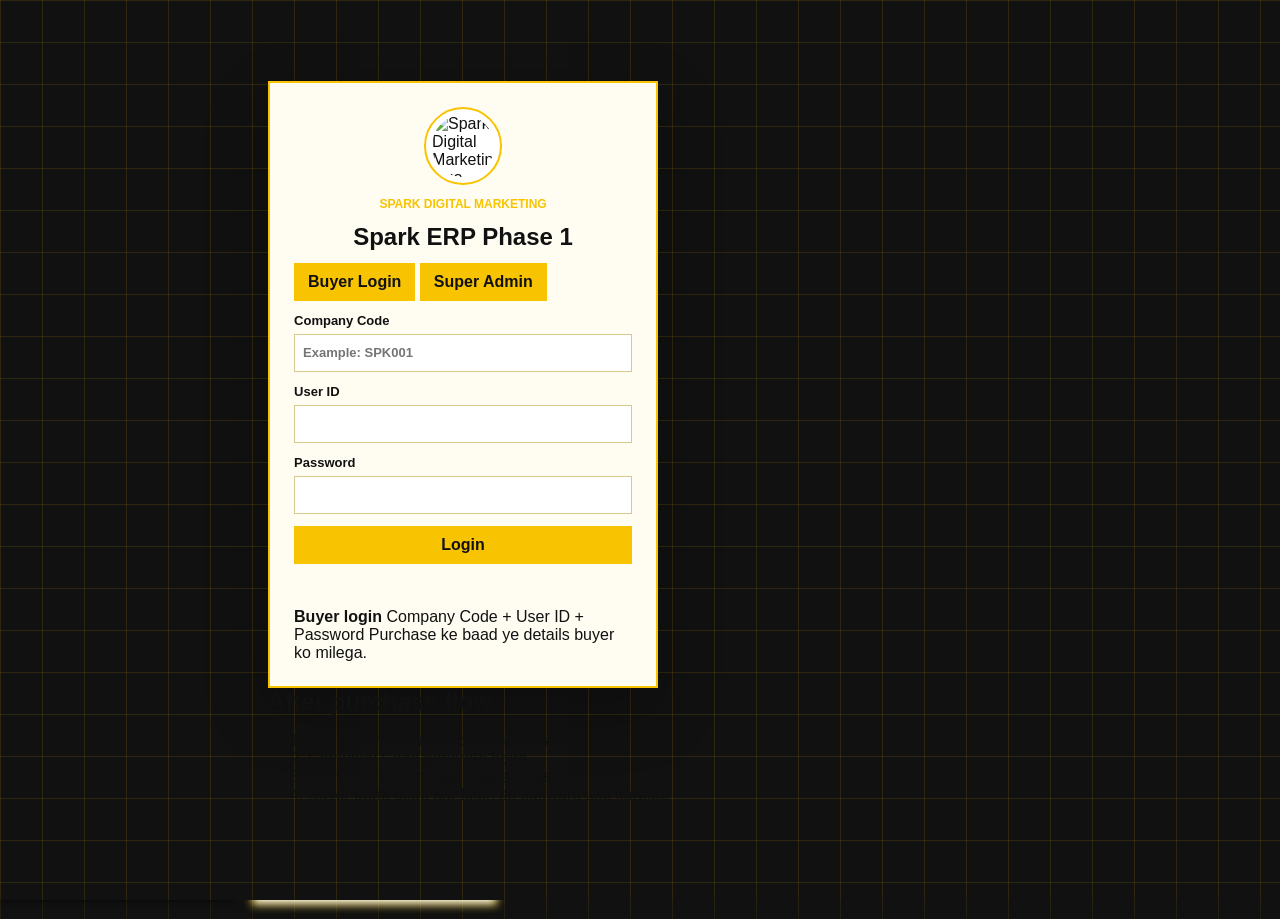
==== commit 6e665703: "Fix user edit button handler" ====
--- a/index.html
+++ b/index.html
@@ -6,20 +6,41 @@
     <meta name="theme-color" content="#111111">
     <title>Spark ERP Phase 1</title>
     <link rel="manifest" href="manifest.json">
-    <link rel="stylesheet" href="styles.css?v=11">
+    <link rel="stylesheet" href="styles.css?v=17">
   </head>
   <body class="is-locked">
     <section id="loginScreen" class="login-screen">
-      <form id="loginForm" class="login-card">
-        <img src="assets/spark-logo.avif" alt="Spark Digital Marketing logo">
-        <p class="eyebrow">Spark Digital Marketing</p>
-        <h1>Spark ERP Phase 1</h1>
-        <label>User ID<input name="userId" autocomplete="username" required></label>
-        <label>Password<input name="password" type="password" autocomplete="current-password" required></label>
-        <button type="submit">Login</button>
-        <p id="loginMessage" class="message" role="status"></p>
-        <small>Default: admin / spark@123</small>
-      </form>
+      <div class="login-wrap">
+        <form id="loginForm" class="login-card">
+          <img src="assets/spark-logo.avif" alt="Spark Digital Marketing logo">
+          <p class="eyebrow">Spark Digital Marketing</p>
+          <h1>Spark ERP Phase 1</h1>
+          <div class="login-tabs" role="group" aria-label="Login type">
+            <button class="active" data-login-mode="buyer" type="button">Buyer Login</button>
+            <button data-login-mode="super" type="button">Super Admin</button>
+          </div>
+          <input name="loginMode" type="hidden" value="buyer">
+          <label id="companyCodeField">Company Code<input name="companyCode" autocomplete="organization" placeholder="Example: SPK001"></label>
+          <label>User ID<input name="userId" autocomplete="username" required></label>
+          <label>Password<input name="password" type="password" autocomplete="current-password" required></label>
+          <button type="submit">Login</button>
+          <p id="loginMessage" class="message" role="status"></p>
+          <div class="credential-box">
+            <strong id="loginHintTitle">Buyer login</strong>
+            <span id="loginHintLine1">Company Code + User ID + Password</span>
+            <span id="loginHintLine2">Purchase ke baad ye details buyer ko milega.</span>
+          </div>
+        </form>
+        <aside class="login-help">
+          <h2>After purchase flow</h2>
+          <ol>
+            <li>Super Admin buyer company banayega.</li>
+            <li>Company Code generate hoga.</li>
+            <li>Company Admin user create hoga.</li>
+            <li>Buyer apne code aur login se software use karega.</li>
+          </ol>
+        </aside>
+      </div>
     </section>
 
     <header class="app-header">
@@ -78,13 +99,27 @@
             <h2>Company Status</h2>
             <dl class="facts">
               <div><dt>Company</dt><dd id="dashCompany">-</dd></div>
+              <div><dt>Code</dt><dd id="dashCompanyCode">-</dd></div>
               <div><dt>FY</dt><dd id="dashFy">-</dd></div>
               <div><dt>User</dt><dd id="dashUser">-</dd></div>
+              <div><dt>Storage</dt><dd id="dashStorage">Checking...</dd></div>
               <div><dt>Auto Backup</dt><dd id="dashBackup">-</dd></div>
             </dl>
+            <div id="sellerSetup" class="setup-flow">
+              <h3>Seller Purchase Setup</h3>
+              <button data-jump="companies" type="button"><span>1</span>Create buyer company</button>
+              <button data-jump="users" type="button"><span>2</span>Create company admin/users</button>
+              <button data-jump="ledgers" type="button"><span>3</span>Add customers/suppliers</button>
+              <button data-jump="backup" type="button"><span>4</span>Export backup</button>
+            </div>
+            <div id="buyerWelcome" class="buyer-welcome">
+              <h3>Buyer Workspace</h3>
+              <p>Yahan se aap apni company ke ledger, voucher, invoice, inventory aur reports manage kar sakte hain.</p>
+            </div>
           </section>
         </div>
         <div class="stats-grid">
+          <article><span>Users</span><strong id="statUsers">0</strong></article>
           <article><span>Ledgers</span><strong id="statLedgers">0</strong></article>
           <article><span>Vouchers</span><strong id="statVouchers">0</strong></article>
           <article><span>Invoices</span><strong id="statInvoices">0</strong></article>
@@ -98,6 +133,7 @@
             <h2>Create Company</h2>
             <input name="id" type="hidden">
             <label>Company Name<input name="name" required></label>
+            <label>Company Code<input name="code" placeholder="Auto, e.g. SPK001"></label>
             <label>Owner<input name="owner"></label>
             <label>GSTIN<input name="gstin"></label>
             <label>Mobile<input name="mobile"></label>
@@ -117,15 +153,23 @@
       <section id="users" class="panel">
         <div class="two-col">
           <form id="userForm" class="surface form-grid">
-            <h2>Login System</h2>
+            <h2>Company User Login & Roles</h2>
             <input name="id" type="hidden">
             <label>User ID<input name="userId" required></label>
             <label>Password<input name="password" type="password" required></label>
-            <label>Role<select name="role"><option>Admin</option><option>Accountant</option><option>Viewer</option></select></label>
-            <div class="actions"><button type="submit">Save User</button></div>
+            <label>Role<select name="role"><option>Company Admin</option><option>Accountant</option><option>Viewer</option><option>Super Admin</option></select></label>
+            <label>User Company<select name="companyId"></select></label>
+            <p class="form-note">Super Admin sabhi company dekh sakta hai. Company Admin aur staff sirf apni company ka data use karenge.</p>
+            <div class="actions"><button type="submit">Save User</button><button class="ghost" id="newUserBtn" type="button">New User</button></div>
           </form>
           <section class="surface">
-            <h2>Users</h2>
+            <h2>Users Visible List</h2>
+            <div class="role-cards">
+              <article><strong>Super Admin</strong><span>All companies access</span></article>
+              <article><strong>Company Admin</strong><span>Own company setup and users</span></article>
+              <article><strong>Accountant</strong><span>Entries and reports</span></article>
+              <article><strong>Viewer</strong><span>Reports only</span></article>
+            </div>
             <div id="userList" class="table-wrap"></div>
           </section>
         </div>
@@ -225,7 +269,12 @@
         <div class="two-col">
           <section class="surface">
             <h2>Backup</h2>
-            <p>Auto backup local browser me save hota rahega. JSON export bhi available hai.</p>
+            <p>Data IndexedDB me local permanent storage ke liye save hota hai. JSON export bhi available hai.</p>
+            <div class="storage-card">
+              <strong>Storage Status</strong>
+              <span id="storageStatus">Checking...</span>
+              <button id="persistStorageBtn" class="ghost" type="button">Make Data Permanent</button>
+            </div>
             <div class="actions"><button id="exportBackupBtn" type="button">Export JSON</button><button id="createBackupBtn" class="ghost" type="button">Create Auto Backup Now</button></div>
           </section>
           <section class="surface">
@@ -239,6 +288,6 @@
     </main>
 
     <div id="toast" class="toast" role="status"></div>
-    <script src="app.js?v=11" defer></script>
+    <script src="app.js?v=17" defer></script>
   </body>
 </html>
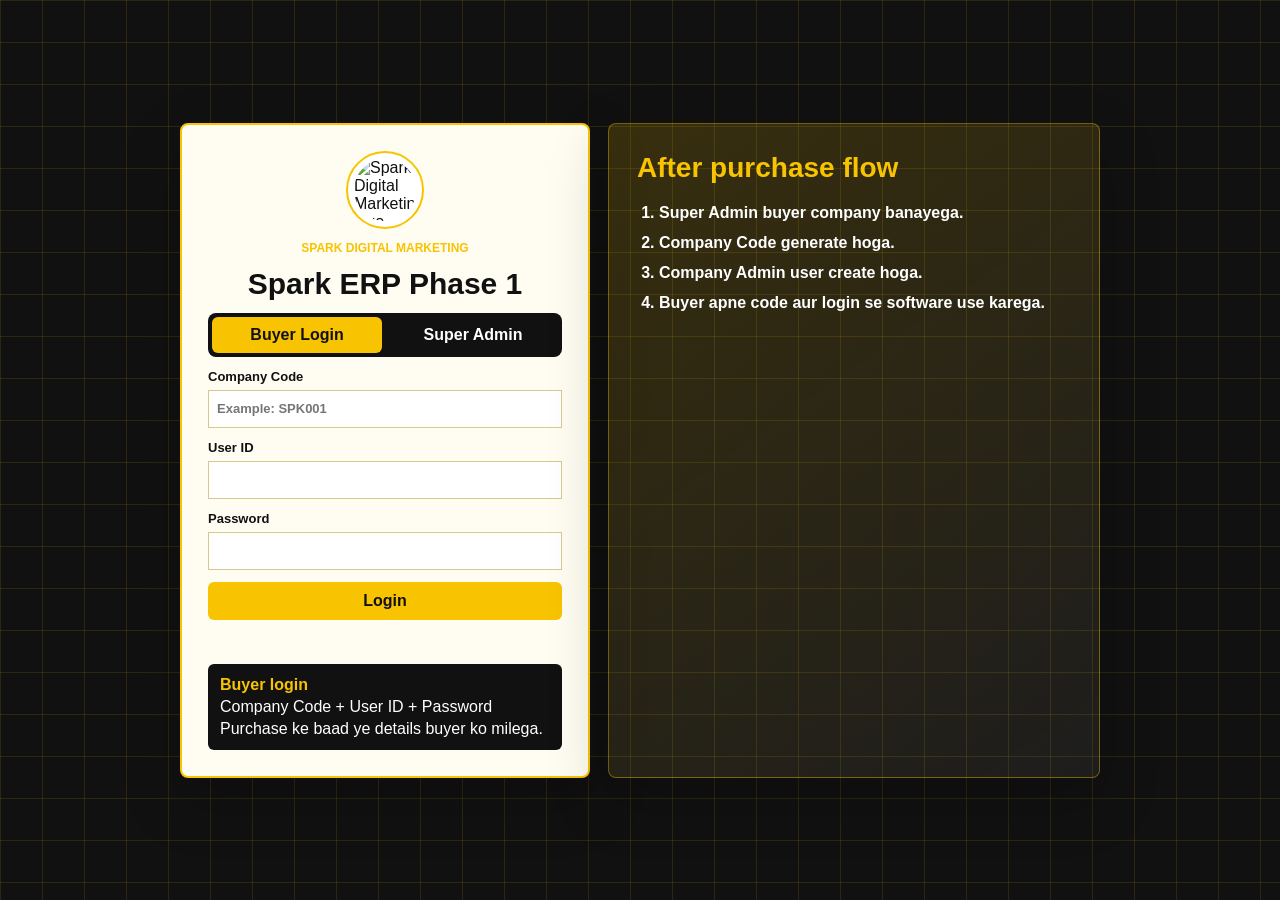
==== commit 39a44668: "Add cost centre tracking" ====
--- a/index.html
+++ b/index.html
@@ -6,7 +6,7 @@
     <meta name="theme-color" content="#111111">
     <title>Spark ERP Phase 1</title>
     <link rel="manifest" href="manifest.json">
-    <link rel="stylesheet" href="styles.css?v=17">
+    <link rel="stylesheet" href="styles.css?v=19">
   </head>
   <body class="is-locked">
     <section id="loginScreen" class="login-screen">
@@ -63,6 +63,7 @@
       <button class="nav-btn" data-tab="companies" type="button">Company Create</button>
       <button class="nav-btn" data-tab="users" type="button">Users & Roles</button>
       <button class="nav-btn" data-tab="ledgers" type="button">Ledger</button>
+      <button class="nav-btn" data-tab="costCategories" type="button">Cost Category</button>
       <button class="nav-btn" data-tab="vouchers" type="button">Voucher Entry</button>
       <button class="nav-btn" data-tab="salesPurchase" type="button">Sales / Purchase</button>
       <button class="nav-btn" data-tab="inventory" type="button">Inventory</button>
@@ -81,6 +82,7 @@
               <button data-jump="companies" type="button">Company Create / Select</button>
               <button data-jump="users" type="button">User ID, Password, Roles</button>
               <button data-jump="ledgers" type="button">Customer / Supplier Ledger</button>
+              <button data-jump="costCategories" type="button">Cost Category</button>
             </div>
             <div class="gateway-group">
               <h3>Transactions</h3>
@@ -121,6 +123,8 @@
         <div class="stats-grid">
           <article><span>Users</span><strong id="statUsers">0</strong></article>
           <article><span>Ledgers</span><strong id="statLedgers">0</strong></article>
+          <article><span>Cost Categories</span><strong id="statCostCategories">0</strong></article>
+          <article><span>Cost Centres</span><strong id="statCostCentres">0</strong></article>
           <article><span>Vouchers</span><strong id="statVouchers">0</strong></article>
           <article><span>Invoices</span><strong id="statInvoices">0</strong></article>
           <article><span>Stock Items</span><strong id="statStock">0</strong></article>
@@ -196,11 +200,46 @@
         </div>
       </section>
 
+      <section id="costCategories" class="panel">
+        <div class="two-col">
+          <form id="costCategoryForm" class="surface form-grid">
+            <h2>Cost Category</h2>
+            <input name="id" type="hidden">
+            <label>Category Name<input name="name" required></label>
+            <label>Type<select name="type"><option>Primary</option><option>Project</option><option>Department</option><option>Branch</option><option>Campaign</option></select></label>
+            <label>Status<select name="status"><option>Active</option><option>Inactive</option></select></label>
+            <label>Notes<textarea name="notes" rows="2"></textarea></label>
+            <div class="actions"><button type="submit">Save Cost Category</button><button class="ghost" id="newCostCategoryBtn" type="button">New</button></div>
+          </form>
+          <section class="surface">
+            <h2>Cost Category List</h2>
+            <div id="costCategoryList" class="table-wrap"></div>
+          </section>
+        </div>
+        <div class="two-col">
+          <form id="costCentreForm" class="surface form-grid">
+            <h2>Cost Centre</h2>
+            <input name="id" type="hidden">
+            <label>Cost Category<select name="costCategoryId"></select></label>
+            <label>Centre Name<input name="name" required></label>
+            <label>Status<select name="status"><option>Active</option><option>Inactive</option></select></label>
+            <label>Notes<textarea name="notes" rows="2"></textarea></label>
+            <div class="actions"><button type="submit">Save Cost Centre</button><button class="ghost" id="newCostCentreBtn" type="button">New</button></div>
+          </form>
+          <section class="surface">
+            <h2>Cost Centre List</h2>
+            <div id="costCentreList" class="table-wrap"></div>
+          </section>
+        </div>
+      </section>
+
       <section id="vouchers" class="panel">
         <form id="voucherForm" class="surface form-grid">
           <h2>Voucher Entry</h2>
           <label>Voucher Type<select name="type"><option>Payment</option><option>Receipt</option><option>Contra</option><option>Journal</option></select></label>
           <label>Date<input name="date" type="date" required></label>
+          <label>Cost Category<select name="costCategoryId"></select></label>
+          <label>Cost Centre<select name="costCentreId"></select></label>
           <label>Debit Ledger<select name="debitLedger" required></select></label>
           <label>Credit Ledger<select name="creditLedger" required></select></label>
           <label>Amount<input name="amount" type="number" step="0.01" required></label>
@@ -218,6 +257,8 @@
             <label>Invoice No.<input name="invoiceNo" readonly></label>
             <label>Date<input name="date" type="date" required></label>
             <label>Party Ledger<select name="partyLedger" required></select></label>
+            <label>Cost Category<select name="costCategoryId"></select></label>
+            <label>Cost Centre<select name="costCentreId"></select></label>
           </div>
           <div class="table-wrap">
             <table class="entry-table">
@@ -240,6 +281,8 @@
           <label>Date<input name="date" type="date" required></label>
           <label>Item Name<input name="item" required></label>
           <label>Type<select name="type"><option>Stock In</option><option>Stock Out</option></select></label>
+          <label>Cost Category<select name="costCategoryId"></select></label>
+          <label>Cost Centre<select name="costCentreId"></select></label>
           <label>Qty<input name="qty" type="number" step="0.01" required></label>
           <label>Rate<input name="rate" type="number" step="0.01"></label>
           <label>Notes<textarea name="notes" rows="2"></textarea></label>
@@ -255,6 +298,7 @@
           <h3>Trial Balance</h3><div id="trialBalance" class="table-wrap"></div>
           <h3>Profit & Loss</h3><div id="profitLoss" class="report-box"></div>
           <h3>Ledger Report</h3><div id="ledgerReport" class="table-wrap"></div>
+          <h3>Cost Centre Summary</h3><div id="costCentreReport" class="table-wrap"></div>
         </div>
       </section>
 
@@ -288,6 +332,6 @@
     </main>
 
     <div id="toast" class="toast" role="status"></div>
-    <script src="app.js?v=17" defer></script>
+    <script src="app.js?v=19" defer></script>
   </body>
 </html>
--- a/styles.css
+++ b/styles.css
@@ -3,10 +3,12 @@
   --gold: #f8c300;
   --gold-soft: #fff8dc;
   --paper: #fffdf2;
+  --card: #ffffff;
   --line: #eadfbb;
   --muted: #667085;
   --danger: #b3261e;
   --shadow: 0 22px 60px rgba(0, 0, 0, .22);
+  --soft-shadow: 0 14px 34px rgba(0, 0, 0, .12);
 }
 
 * { box-sizing: border-box; }
@@ -30,6 +32,7 @@
   background: var(--gold);
   font-weight: 900;
   cursor: pointer;
+  border-radius: 6px;
 }
 .ghost { color: white; background: var(--black); border: 1px solid var(--gold); }
 
@@ -47,14 +50,21 @@
   background-size: 42px 42px;
 }
 .login-screen[hidden] { display: none; }
+.login-wrap {
+  width: min(920px, 100%);
+  display: grid;
+  grid-template-columns: minmax(300px, 410px) minmax(280px, 1fr);
+  gap: 18px;
+  align-items: stretch;
+}
 .login-card {
-  width: min(390px, 100%);
-  display: grid;
-  gap: 12px;
-  padding: 24px;
+  display: grid;
+  gap: 12px;
+  padding: 26px;
   background: var(--paper);
   border: 2px solid var(--gold);
   box-shadow: var(--shadow);
+  border-radius: 8px;
 }
 .login-card img {
   width: 78px;
@@ -66,9 +76,51 @@
   border: 2px solid var(--gold);
   border-radius: 50%;
 }
-.login-card h1 { margin: 0; text-align: center; }
+.login-card h1 { margin: 0; text-align: center; font-size: 30px; }
 .eyebrow { margin: 0; color: var(--gold); font-size: 12px; font-weight: 900; text-transform: uppercase; text-align: center; }
 .message { min-height: 20px; margin: 0; color: var(--danger); font-weight: 800; text-align: center; }
+.login-tabs {
+  display: grid;
+  grid-template-columns: 1fr 1fr;
+  gap: 6px;
+  padding: 4px;
+  background: #111;
+  border-radius: 8px;
+}
+.login-tabs button {
+  min-height: 36px;
+  color: white;
+  background: transparent;
+}
+.login-tabs button.active {
+  color: var(--black);
+  background: var(--gold);
+}
+.credential-box {
+  display: grid;
+  gap: 4px;
+  padding: 12px;
+  background: #111;
+  color: white;
+  border-radius: 6px;
+}
+.credential-box strong { color: var(--gold); }
+.login-help {
+  padding: 28px;
+  color: white;
+  background: linear-gradient(145deg, rgba(248, 195, 0, .17), rgba(255, 255, 255, .05));
+  border: 1px solid rgba(248, 195, 0, .38);
+  border-radius: 8px;
+  box-shadow: var(--shadow);
+}
+.login-help h2 { color: var(--gold); font-size: 28px; }
+.login-help ol {
+  display: grid;
+  gap: 12px;
+  margin: 20px 0 0;
+  padding-left: 22px;
+  font-weight: 800;
+}
 
 body.is-locked { overflow: hidden; }
 body.is-locked .app-header,
@@ -136,8 +188,9 @@
 .surface {
   background: var(--paper);
   border: 2px solid var(--gold);
-  box-shadow: 0 12px 30px rgba(0, 0, 0, .14);
+  box-shadow: var(--soft-shadow);
   padding: 14px;
+  border-radius: 8px;
 }
 h2, h3 { margin: 0 0 12px; }
 .two-col, .gateway {
@@ -183,16 +236,59 @@
 .facts div { display: grid; grid-template-columns: 110px 1fr; gap: 10px; padding: 8px; border: 1px solid var(--line); }
 dt { color: var(--muted); font-weight: 900; }
 dd { margin: 0; font-weight: 800; overflow-wrap: anywhere; }
+.setup-flow {
+  display: grid;
+  gap: 8px;
+  margin-top: 14px;
+  padding-top: 14px;
+  border-top: 1px solid var(--line);
+}
+.buyer-welcome {
+  margin-top: 14px;
+  padding: 14px;
+  background: white;
+  border: 1px solid var(--line);
+  border-radius: 8px;
+}
+.buyer-welcome h3 { margin-bottom: 6px; }
+.buyer-welcome p { margin: 0; color: var(--muted); font-weight: 800; }
+body.is-buyer-user .nav-btn[data-tab="companies"]::after {
+  content: " / My Company";
+}
+[hidden] { display: none !important; }
+.setup-flow h3 { margin-bottom: 4px; }
+.setup-flow button {
+  display: grid;
+  grid-template-columns: 30px 1fr;
+  gap: 8px;
+  align-items: center;
+  width: 100%;
+  min-height: 42px;
+  background: white;
+  border: 1px solid var(--line);
+  text-align: left;
+}
+.setup-flow button span {
+  display: grid;
+  place-items: center;
+  width: 26px;
+  height: 26px;
+  color: var(--black);
+  background: var(--gold);
+  border-radius: 50%;
+}
 
 .stats-grid {
   display: grid;
-  grid-template-columns: repeat(4, minmax(0, 1fr));
+  grid-template-columns: repeat(auto-fit, minmax(150px, 1fr));
   gap: 12px;
 }
 .stats-grid article {
   padding: 14px;
   background: var(--paper);
   border: 2px solid var(--gold);
+  border-radius: 8px;
+  box-shadow: var(--soft-shadow);
 }
 .stats-grid span { display: block; color: var(--muted); font-size: 12px; font-weight: 900; text-transform: uppercase; }
 .stats-grid strong { display: block; margin-top: 8px; font-size: 26px; }
@@ -204,6 +300,57 @@
 .entry-table input { min-width: 120px; }
 .line-total { text-align: right; font-weight: 900; }
 .empty { padding: 12px; color: var(--muted); font-weight: 800; }
+.form-note {
+  grid-column: 1 / -1;
+  margin: 0;
+  padding: 10px 12px;
+  background: #fff6c2;
+  border: 1px solid #e7cf60;
+  font-weight: 800;
+}
+.role-cards {
+  display: grid;
+  grid-template-columns: repeat(4, minmax(0, 1fr));
+  gap: 8px;
+  margin-bottom: 12px;
+}
+.role-cards article {
+  display: grid;
+  gap: 4px;
+  padding: 10px;
+  background: white;
+  border: 1px solid var(--line);
+  border-radius: 6px;
+}
+.role-cards strong { color: var(--black); }
+.role-cards span { color: var(--muted); font-size: 12px; font-weight: 800; }
+.role-badge {
+  display: inline-grid;
+  place-items: center;
+  min-width: 84px;
+  min-height: 26px;
+  padding: 0 8px;
+  color: #111;
+  background: #ffe36a;
+  border-radius: 999px;
+  font-weight: 900;
+}
+.role-super-admin { color: white; background: #111; }
+.role-company-admin { background: #ffe36a; }
+.role-accountant { background: #c8f7d6; }
+.role-viewer { background: #d7e8ff; }
+.storage-card {
+  display: grid;
+  gap: 8px;
+  margin: 12px 0;
+  padding: 12px;
+  background: white;
+  border: 1px solid var(--line);
+  border-radius: 8px;
+}
+.storage-card strong { color: var(--black); }
+.storage-card span { color: var(--muted); font-weight: 900; }
+.storage-card button { justify-self: start; }
 
 .section-head { display: flex; align-items: center; justify-content: space-between; gap: 12px; }
 .report-box {
@@ -238,6 +385,7 @@
 
 @media (max-width: 900px) {
   .app-header { align-items: flex-start; flex-direction: column; }
+  .login-wrap { grid-template-columns: 1fr; }
   .side-nav {
     position: sticky;
     top: 0;
@@ -246,6 +394,6 @@
     max-height: none;
   }
   main { margin-left: 0; }
-  .two-col, .gateway, .form-grid, .stats-grid { grid-template-columns: 1fr; }
+  .two-col, .gateway, .form-grid, .stats-grid, .role-cards { grid-template-columns: 1fr; }
   .facts div { grid-template-columns: 1fr; }
 }
